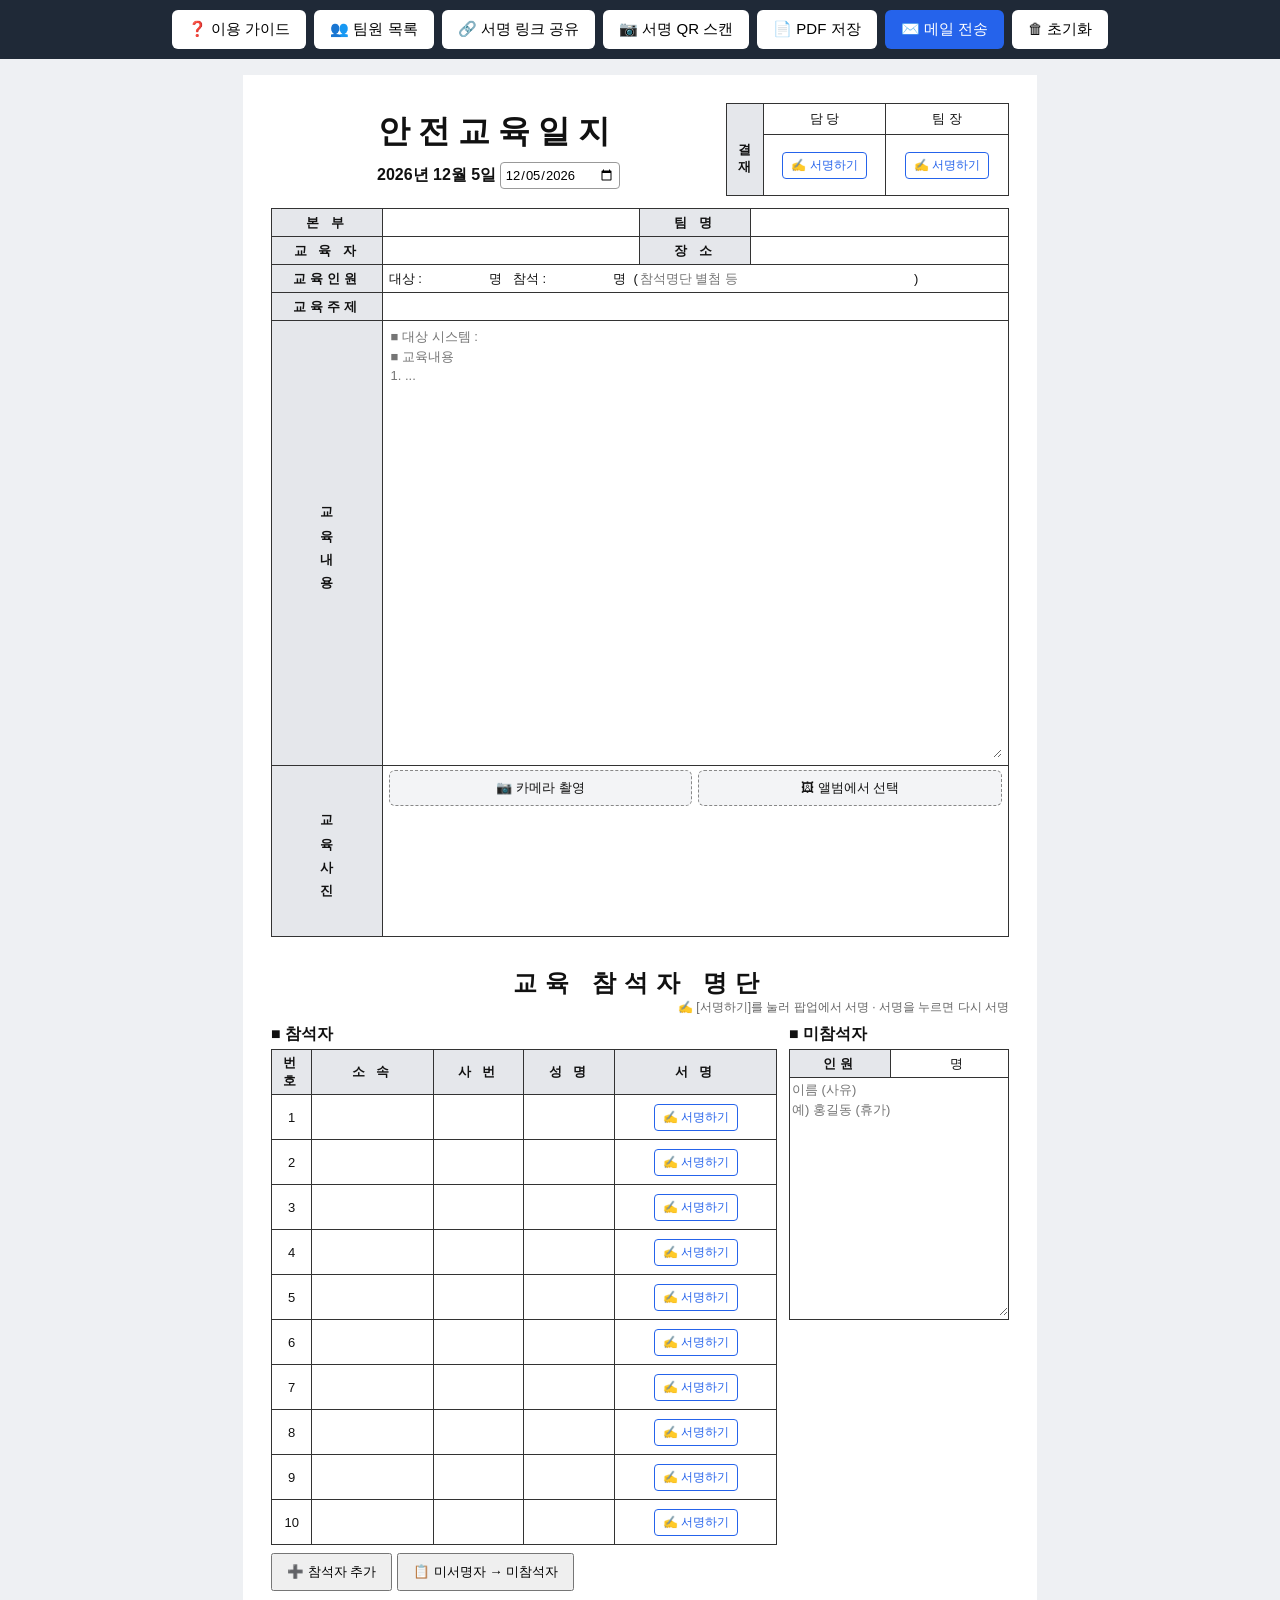
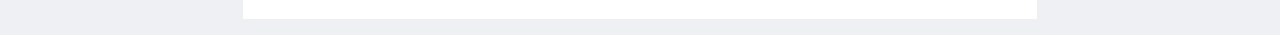
==== index.html @ 1d2486e3 "QR 그리기 개선: 정수 픽셀 칸 + 흰 여백 4칸 (qrcode-generator), 서명 링크·서명 QR 모두 적용 Co-Authored-By: Claude Opus 5.5 <" ====
<!doctype html>
<html lang="ko">
<head>
<meta charset="utf-8">
<meta name="viewport" content="width=device-width, initial-scale=1">
<title>안전교육일지</title>
<script src="vendor/html2pdf.bundle.min.js"></script>
<script src="vendor/qrcode-generator.min.js"></script>
<script src="vendor/jsQR.js"></script>
<style>
  body { margin:0; background:#eef0f3; font-family:"Malgun Gothic",sans-serif; color:#111; }
  .bar { position:sticky; top:0; z-index:9; display:flex; gap:8px; justify-content:center; flex-wrap:wrap; padding:10px; background:#1f2937; }
  .bar button { padding:10px 16px; border:0; border-radius:6px; font-size:15px; cursor:pointer; background:#fff; }
  .bar button.primary { background:#2563eb; color:#fff; }
  #doc { width:794px; max-width:100%; margin:16px auto; background:#fff; padding:28px; box-sizing:border-box; }
  table { width:100%; border-collapse:collapse; table-layout:fixed; }
  td, th { border:1px solid #333; padding:4px 6px; font-size:13px; vertical-align:middle; }
  th { background:#e5e7eb; font-weight:600; letter-spacing:4px; }
  input, textarea { width:100%; box-sizing:border-box; border:0; font:inherit; background:transparent; padding:2px; }
  input:focus, textarea:focus { outline:2px solid #93c5fd; background:#f8fbff; }
  textarea { resize:vertical; min-height:60px; line-height:1.5; }
  .title { font-size:32px; font-weight:800; text-align:center; letter-spacing:8px; }
  .date { text-align:center; margin-top:8px; }
  .date #dateText { font-size:16px; font-weight:600; }
  .date input { width:auto; border:1px solid #999; border-radius:4px; padding:4px; }
  .pdf-mode .date input, .pdf-mode .sbtn { display:none !important; }
  .appr td { height:22px; text-align:center; }
  .appr .sign { height:60px; padding:0; }
  .clr { font-size:11px; padding:2px 6px; margin-top:2px; }
  .page2 { margin-top:30px; }
  .att td { height:44px; text-align:center; padding:0 4px; }
  .add { margin-top:8px; padding:8px 14px; }
  .pdf-mode .clr, .pdf-mode .add, .pdf-mode .sub-hint { display:none !important; }
  .sigbox { height:100%; display:flex; align-items:center; justify-content:center; }
  .appr .sigbox { height:60px; } .att .sigbox { height:44px; }
  .sigbox img { max-height:100%; max-width:100%; cursor:pointer; }
  .sbtn { padding:4px 8px; border:1px solid #2563eb; color:#2563eb; background:#fff; border-radius:4px; font-size:12px; }
  .lists { display:flex; gap:12px; margin-top:8px; align-items:flex-start; }
  .col-att { flex:2.3; } .col-abs { flex:1; }
  .ltitle { font-weight:700; margin-bottom:4px; }
  #modal { position:fixed; inset:0; background:rgba(0,0,0,.5); z-index:20; display:flex; align-items:center; justify-content:center; }
  #modal[hidden], .pop[hidden] { display:none; }
  .pop { position:fixed; inset:0; background:rgba(0,0,0,.5); z-index:20; display:flex; align-items:center; justify-content:center; }
  .memtbl td { padding:2px; text-align:center; } .memtbl input[type=text] { border-bottom:1px solid #ccc; }
  .pop .mbox { max-height:90vh; overflow:auto; }
  .pdf-mode #liveInfo { display:none !important; }
  .mbox { background:#fff; border-radius:10px; padding:16px; width:min(92vw,520px); }
  .mtitle { font-weight:700; margin-bottom:8px; }
  .guide { font-size:14px; line-height:1.6; } .guide h4 { margin:14px 0 4px; color:#1d4ed8; } .guide ol, .guide ul { margin:0; padding-left:20px; }
  #pad { width:100%; height:220px; border:2px dashed #999; border-radius:6px; touch-action:none; display:block; background:#fffef5; }
  .mbtns { display:flex; gap:8px; margin-top:10px; } .mbtns button { flex:1; padding:12px; border:0; border-radius:6px; font-size:15px; background:#e5e7eb; }
  .mbtns .ok { background:#2563eb; color:#fff; }
  @media (max-width:600px){ .lists{flex-direction:column;} .col-abs{width:100%;} }
  .sub-hint { font-size:12px; color:#666; text-align:right; }
  .vert { writing-mode:vertical-rl; text-align:center; letter-spacing:10px; background:#e5e7eb; font-weight:600; }
  .photos { display:grid; grid-template-columns:1fr 1fr; gap:6px; min-height:120px; }
  .photos figure { margin:0; position:relative; }
  .photos img { width:100%; height:200px; object-fit:cover; display:block; }
  .photos .del { position:absolute; top:4px; right:4px; background:#dc2626; color:#fff; border:0; border-radius:50%; width:24px; height:24px; }
  .photo-btns { display:flex; gap:6px; margin-bottom:6px; }
  .photo-btns label { flex:1; text-align:center; padding:8px; background:#f3f4f6; border:1px dashed #888; border-radius:6px; cursor:pointer; }
  .pdf-mode .photo-btns, .pdf-mode .del { display:none !important; }
  .pdf-mode textarea { resize:none; overflow:hidden; }
  /* PDF 전용 고정 레이아웃 (휴대폰 화면 규칙 무시) */
  .pdf-sheet { width:733px !important; max-width:none !important; margin:0 !important; padding:2px 3px 12px !important; box-sizing:border-box !important; background:#fff; }
  .pdf-sheet .page2 { padding-bottom:4px; }
  .pdf-sheet td, .pdf-sheet th { font-size:12px !important; }
  .pdf-sheet .title { font-size:30px !important; } .pdf-sheet .page2 .title { font-size:22px !important; }
  .pdf-sheet .photos { grid-template-columns:1fr 1fr !important; } .pdf-sheet .photos img { height:180px; }
  .pdf-sheet .lists { flex-direction:row !important; }
  .pdf-sheet .pdf-text { white-space:pre-wrap; word-break:break-all; line-height:1.5; min-height:40px; padding:2px; }
  .pdf-sheet .pdf-val { white-space:pre-wrap; word-break:break-all; }
  .pdf-sheet .page2 { margin-top:0; }
  @media (max-width:600px){ #doc{padding:10px;} td,th{font-size:11px;} .title{font-size:22px;} .photos{grid-template-columns:1fr;} }
</style>
</head>
<body>
<div class="bar">
  <button onclick="document.getElementById('guideModal').hidden=false">❓ 이용 가이드</button>
  <button onclick="openMembers()">👥 팀원 목록</button>
  <button onclick="openShare()">🔗 서명 링크 공유</button>
  <button onclick="openScan()">📷 서명 QR 스캔</button>
  <button onclick="savePdf()">📄 PDF 저장</button>
  <button class="primary" onclick="sendMail()">✉️ 메일 전송</button>
  <button onclick="if(confirm('입력 내용과 참석자 서명을 모두 지울까요? (팀원 목록은 유지됩니다)')){try{localStorage.removeItem('safetyLog');localStorage.removeItem('signSession');localStorage.removeItem('attRows')}catch(e){}location.reload()}">🗑 초기화</button>
</div>

<div id="doc">
  <table style="border:0">
    <tr>
      <td style="border:0;width:60%">
        <div class="title">안전교육일지</div>
        <div class="date"><span id="dateText"></span> <input type="date" id="date"></div>
      </td>
      <td style="border:0;padding:0">
        <table class="appr">
          <tr><td rowspan="2" class="vert" style="width:28px;letter-spacing:4px">결재</td><td>담 당</td><td>팀 장</td></tr>
          <tr><td class="sign"></td><td class="sign"></td></tr>
        </table>
      </td>
    </tr>
  </table>

  <table style="margin-top:12px">
    <colgroup><col style="width:15%"><col style="width:35%"><col style="width:15%"><col style="width:35%"></colgroup>
    <tr><th>본 부</th><td><input id="hq"></td><th>팀 명</th><td><input id="team"></td></tr>
    <tr><th>교 육 자</th><td><input id="teacher"></td><th>장 소</th><td><input id="place"></td></tr>
    <tr><th>교육인원</th><td colspan="3">대상 : <input id="cnt" style="width:60px"> 명 &nbsp; 참석 : <input id="att" style="width:60px"> 명 &nbsp;(<input id="note" style="width:45%" placeholder="참석명단 별첨 등">)</td></tr>
    <tr><th>교육주제</th><td colspan="3"><input id="topic"></td></tr>
    <tr><td class="vert">교육내용</td><td colspan="3"><textarea id="content" rows="22" placeholder="■ 대상 시스템 :&#10;■ 교육내용&#10;1. ..."></textarea></td></tr>
    <tr><td class="vert">교육사진</td><td colspan="3">
      <div class="photo-btns">
        <label>📷 카메라 촬영<input type="file" accept="image/*" capture="environment" hidden onchange="addPhotos(this)"></label>
        <label>🖼 앨범에서 선택<input type="file" accept="image/*" multiple hidden onchange="addPhotos(this)"></label>
      </div>
      <div class="photos" id="photos"></div>
    </td></tr>
  </table>

  <div class="page2">
    <div class="title" style="font-size:24px">교육 참석자 명단</div>
    <div class="sub-hint">✍️ [서명하기]를 눌러 팝업에서 서명 · 서명을 누르면 다시 서명</div>
    <div class="lists"><div class="col-att"><div class="ltitle">■ 참석자</div><table class="att">
      <colgroup><col style="width:8%"><col style="width:24%"><col style="width:18%"><col style="width:18%"><col style="width:32%"></colgroup>
      <thead><tr><th>번호</th><th>소 속</th><th>사 번</th><th>성 명</th><th>서 명</th></tr></thead>
      <tbody id="attBody"></tbody>
    </table>
    <button class="add" onclick="addRow()">➕ 참석자 추가</button>
    <button class="add" onclick="fillAbsent()">📋 미서명자 → 미참석자</button>
    <div class="sub-hint" id="liveInfo"></div>
    </div>
    <div class="col-abs">
      <div class="ltitle">■ 미참석자</div>
      <table><tr><th style="width:40%">인원</th><td><input id="absCnt" style="width:50px;text-align:right"> 명</td></tr>
      <tr><td colspan="2" style="padding:0"><textarea id="absNames" rows="12" placeholder="이름 (사유)&#10;예) 홍길동 (휴가)"></textarea></td></tr></table>
    </div></div>
  </div>
</div>
<div class="pop" id="memModal" hidden>
  <div class="mbox">
    <div class="mtitle">👥 팀원 목록 · 이번 교육 대상 체크</div>
    <table class="memtbl"><thead><tr><th style="width:12%">대상</th><th>소 속</th><th>사 번</th><th>성 명</th><th style="width:10%"></th></tr></thead><tbody id="memBody"></tbody></table>
    <button class="add" onclick="memRow()">➕ 팀원 추가</button>
    <div class="mbtns"><button onclick="closePop('memModal')">닫기</button><button class="ok" onclick="saveMembers()">저장</button></div>
  </div>
</div>
<div class="pop" id="shareModal" hidden>
  <div class="mbox" style="text-align:center">
    <div class="mtitle">🔗 휴대폰으로 QR을 찍어 서명</div>
    <div id="qr" style="display:inline-block;margin:8px auto"></div>
    <div id="shareUrl" style="word-break:break-all;font-size:13px;margin:8px 0"></div>
    <div class="mbtns"><button onclick="copyLink()">링크 복사</button><button onclick="shareLink()">공유(카톡 등)</button></div>
    <div class="mbtns"><button onclick="newSession()">새 서명 링크 발급</button><button class="ok" onclick="closePop('shareModal');openScan()">📷 스캔 시작</button></div>
  </div>
</div>
<div class="pop" id="guideModal" hidden onclick="if(event.target===this)this.hidden=true">
  <div class="mbox guide" style="width:min(92vw,600px)">
    <div class="mtitle">❓ 안전교육일지 이용 가이드</div>
    <h4>1. 교육 전 준비 (교육자)</h4>
    <ol>
      <li><b>👥 팀원 목록</b>에 소속·사번·성명 입력 → 이번 교육 대상 체크 → <b>저장</b></li>
      <li>"서명 링크를 발급할까요?" → <b>확인</b> (참석자 명단이 자동으로 만들어짐)</li>
      <li>날짜·본부·팀명·교육자·장소·교육주제·교육내용 작성, <b>교육사진</b> 추가</li>
    </ol>
    <h4>2. 참석자 서명</h4>
    <ol>
      <li>교육자: <b>🔗 서명 링크 공유</b> → QR을 화면에 띄움</li>
      <li>참석자: 휴대폰 카메라로 QR 촬영 → 성명·소속·사번 입력 → 서명 → <b>서명 QR 만들기</b></li>
      <li>참석자: 휴대폰에 뜬 <b>서명 QR</b>을 교육자에게 보여줌</li>
    </ol>
    <h4>3. 서명 수합 (교육자)</h4>
    <ol>
      <li><b>📷 서명 QR 스캔</b> → 참석자 휴대폰 화면을 카메라에 비추면 명단에 자동 입력</li>
      <li>카메라가 안 켜지면 <b>📸 카메라 앱으로 찍어서 읽기</b> 또는 <b>🖼 QR 사진 파일로 읽기</b></li>
      <li>휴대폰이 없는 참석자는 명단의 <b>✍️ 서명하기</b>로 이 화면에서 바로 서명</li>
    </ol>
    <h4>4. 마무리</h4>
    <ol>
      <li><b>📋 미서명자 → 미참석자</b> → 미참석 사유 작성</li>
      <li>결재란(담당·팀장) 서명</li>
      <li><b>📄 PDF 저장</b> 또는 <b>✉️ 메일 전송</b></li>
      <li>공용 PC라면 <b>🗑 초기화</b> (팀원 목록은 목록 창에서 직접 삭제)</li>
    </ol>
    <h4>⚠️ 알아두세요</h4>
    <ul>
      <li>입력 내용은 <b>이 기기의 브라우저에만</b> 저장되며 어떤 서버로도 전송되지 않습니다.</li>
      <li>같은 기기·같은 브라우저에서만 이어서 작업할 수 있습니다. <b>교육사진과 결재란 서명은 새로고침하면 사라지니</b> PDF 저장 직전에 넣어 주세요.</li>
      <li><b>🔗 새 서명 링크 발급</b>을 하면 이전 링크로 만든 서명 QR은 반영 시 확인을 묻습니다.</li>
      <li>휴대폰 카메라가 안 켜지면: 카톡·네이버 앱 안이 아닌 <b>크롬·삼성인터넷·Safari</b>로 열고 카메라 권한을 허용하세요.</li>
      <li>회사 Wi-Fi에서 안 열리면 Wi-Fi를 끄고 LTE로 접속하세요.</li>
    </ul>
    <div class="mbtns"><button class="ok" onclick="closePop('guideModal')">닫기</button></div>
  </div>
</div>
<div class="pop" id="scanModal" hidden>
  <div class="mbox" style="text-align:center">
    <div class="mtitle">📷 참석자 휴대폰의 서명 QR을 카메라에 비춰 주세요</div>
    <video id="cam" playsinline muted style="width:100%;max-height:50vh;background:#000;border-radius:6px"></video>
    <select id="camSel" hidden onchange="startCam(this.value)" style="width:100%;padding:6px;margin-top:6px"></select>
    <div id="scanMsg" style="margin:8px 0;font-size:14px;min-height:20px"></div>
    <label class="add" style="display:block;border:1px dashed #888;border-radius:6px;cursor:pointer">📸 카메라 앱으로 찍어서 읽기 (카메라 권한이 안 될 때)<input type="file" accept="image/*" capture="environment" hidden onchange="scanFile(this)"></label>
    <label class="add" style="display:block;border:1px dashed #888;border-radius:6px;cursor:pointer">🖼 QR 사진 파일로 읽기 (캡처·앨범 사진)<input type="file" accept="image/*" multiple hidden onchange="scanFile(this)"></label>
    <div class="mbtns"><button class="ok" onclick="closeScan()">닫기</button></div>
  </div>
</div>
<div id="modal" hidden>
  <div class="mbox">
    <div class="mtitle">서명해 주세요</div>
    <canvas id="pad"></canvas>
    <div class="mbtns"><button onclick="clearPad()">지우기</button><button onclick="closeSig()">취소</button><button class="ok" onclick="doneSig()">완료</button></div>
  </div>
</div>

<script>
const ids = ['date','hq','team','teacher','place','cnt','att','note','topic','content','absCnt','absNames'];
let photos = [];
const MAIL_TO = '';

// 입력값 자동 저장/복원
function save(){ try{ const o={}; ids.forEach(i=>o[i]=document.getElementById(i).value); localStorage.setItem('safetyLog',JSON.stringify(o)); }catch(e){} }
try{ const o=JSON.parse(localStorage.getItem('safetyLog')||'{}'); ids.forEach(i=>{ if(o[i]!=null) document.getElementById(i).value=o[i]; }); }catch(e){}
ids.forEach(i=>document.getElementById(i).addEventListener('input',save));

// 사진: 용량 줄이기 위해 1280px로 축소
function addPhotos(input){
  [...input.files].forEach(f=>{
    const img=new Image();
    img.onload=()=>{
      const s=Math.min(1,1280/Math.max(img.width,img.height));
      const c=document.createElement('canvas'); c.width=img.width*s; c.height=img.height*s;
      c.getContext('2d').drawImage(img,0,0,c.width,c.height);
      photos.push(c.toDataURL('image/jpeg',0.8)); renderPhotos(); URL.revokeObjectURL(img.src);
    };
    img.src=URL.createObjectURL(f);
  });
  input.value='';
}
function renderPhotos(){
  document.getElementById('photos').innerHTML = photos.map((p,i)=>
    `<figure><img src="${p}"><button class="del" onclick="photos.splice(${i},1);renderPhotos()">×</button></figure>`).join('');
}

// 서명: [서명하기] 버튼 → 팝업에서 서명 → 칸에 이미지로 삽입
const pad=document.getElementById('pad'), pctx=pad.getContext('2d');
let target=null, drawn=false;
function sigCell(){ return `<div class="sigbox"><button class="sbtn" onclick="openSig(this.parentNode)">✍️ 서명하기</button></div>`; }
function openSig(box){
  target=box; document.getElementById('modal').hidden=false;
  const r=pad.getBoundingClientRect(); pad.width=r.width*2; pad.height=r.height*2;
  pctx.setTransform(2,0,0,2,0,0); pctx.lineWidth=2.5; pctx.lineCap='round'; pctx.lineJoin='round'; drawn=false;
}
function closeSig(){ document.getElementById('modal').hidden=true; target=null; }
function clearPad(){ pctx.clearRect(0,0,pad.width,pad.height); drawn=false; }
function doneSig(){
  if(!drawn){ alert('서명을 입력해 주세요.'); return; }
  target.innerHTML=`<img src="${pad.toDataURL('image/png')}" title="눌러서 다시 서명">`;
  target.querySelector('img').onclick=function(){ openSig(this.parentNode); };
  closeSig();
}
(()=>{ let on=false;
  const pt=e=>{ const b=pad.getBoundingClientRect(); return [e.clientX-b.left,e.clientY-b.top]; };
  pad.onpointerdown=e=>{ on=true; pad.setPointerCapture(e.pointerId); pctx.beginPath(); pctx.moveTo(...pt(e)); };
  pad.onpointermove=e=>{ if(on){ pctx.lineTo(...pt(e)); pctx.stroke(); drawn=true; } };
  pad.onpointerup=pad.onpointercancel=()=>on=false;
})();
function addRow(dept='',name='',emp=''){
  const tb=document.getElementById('attBody'), n=tb.rows.length+1;
  const tr=tb.insertRow(); tr.dataset.name=name;
  tr.innerHTML=`<td>${n}</td><td><input></td><td><input></td><td><input></td><td class="sigcell">${sigCell()}</td>`;
  const [d,e,nm]=tr.querySelectorAll('input'); d.value=dept; e.value=emp; nm.value=name;
  return tr;
}
document.querySelectorAll('.appr .sign').forEach(td=>td.innerHTML=sigCell());
for(let i=0;i<10;i++) addRow();

// 날짜: 달력 선택 → "2026년 10월 12일" 표시
function showDate(){ const v=document.getElementById('date').value.split('-');
  document.getElementById('dateText').textContent = v.length===3 ? `${v[0]}년 ${+v[1]}월 ${+v[2]}일` : '____년 __월 __일'; }
const dt=document.getElementById('date'); if(!dt.value) dt.valueAsDate=new Date(); showDate();
dt.addEventListener('change',()=>{ showDate(); save(); });

function fileName(){
  const v=i=>document.getElementById(i).value.trim();
  return `안전교육일지_${v('date').replaceAll('-','')}_${v('team')||'팀'}.pdf`;
}

// PDF: 화면 크기와 무관하게 A4 폭(194mm≈733px)의 복제본을 만들어 변환
async function makePdf(){
  const doc=document.getElementById('doc'), clone=doc.cloneNode(true);
  clone.removeAttribute('id'); clone.classList.add('pdf-mode','pdf-sheet');
  // 입력칸 → 일반 글자로 바꿔 잘림 방지
  const src=doc.querySelectorAll('input,textarea'), dst=clone.querySelectorAll('input,textarea');
  dst.forEach((el,i)=>{
    const o=src[i];
    if(['file','date','checkbox'].includes(o.type)) return el.remove();
    const t=document.createElement(o.tagName==='TEXTAREA'?'div':'span');
    t.className=o.tagName==='TEXTAREA'?'pdf-text':'pdf-val'; t.textContent=o.value;
    if(el.style.width) t.style.display='inline-block', t.style.minWidth=el.style.width;
    el.replaceWith(t);
  });
  const wrap=document.createElement('div'); wrap.style.cssText='position:absolute;left:0;top:0;width:733px;z-index:-1';
  const sx=scrollX, sy=scrollY; scrollTo(0,0);
  wrap.appendChild(clone); document.body.appendChild(wrap);
  try{
    return await html2pdf().set({
      margin:8, filename:fileName(), image:{type:'jpeg',quality:0.95},
      html2canvas:{scale:2, width:733, windowWidth:733, scrollX:0, scrollY:0, x:0, y:0}, jsPDF:{unit:'mm',format:'a4'},
      pagebreak:{mode:['css','legacy'], before:'.page2', avoid:['tr','figure','.att tr']}
    }).from(clone).outputPdf('blob');
  } finally { wrap.remove(); scrollTo(sx,sy); }
}

async function savePdf(){
  const blob=await makePdf();
  const a=document.createElement('a'); a.href=URL.createObjectURL(blob); a.download=fileName(); a.click();
}

async function sendMail(){
  const blob=await makePdf();
  const file=new File([blob],fileName(),{type:'application/pdf'});
  const subject=`[안전교육일지] ${document.getElementById('topic').value}`;
  // 휴대폰: 공유창 → 메일앱에 PDF 첨부
  if(navigator.canShare && navigator.canShare({files:[file]})){
    try{ await navigator.share({files:[file], title:subject, text:subject}); return; }catch(e){ if(e.name==='AbortError') return; }
  }
  // PC: PDF 다운로드 후 메일 창 열기 (첨부는 직접)
  const a=document.createElement('a'); a.href=URL.createObjectURL(blob); a.download=fileName(); a.click();
  alert('PC에서는 메일 자동 첨부가 불가합니다.\n다운로드된 PDF를 메일에 직접 첨부해 주세요.');
  location.href=`mailto:${MAIL_TO}?subject=${encodeURIComponent(subject)}`;
}
</script>
<script src="sig.js"></script>
<script src="collect.js"></script>
</body>
</html>
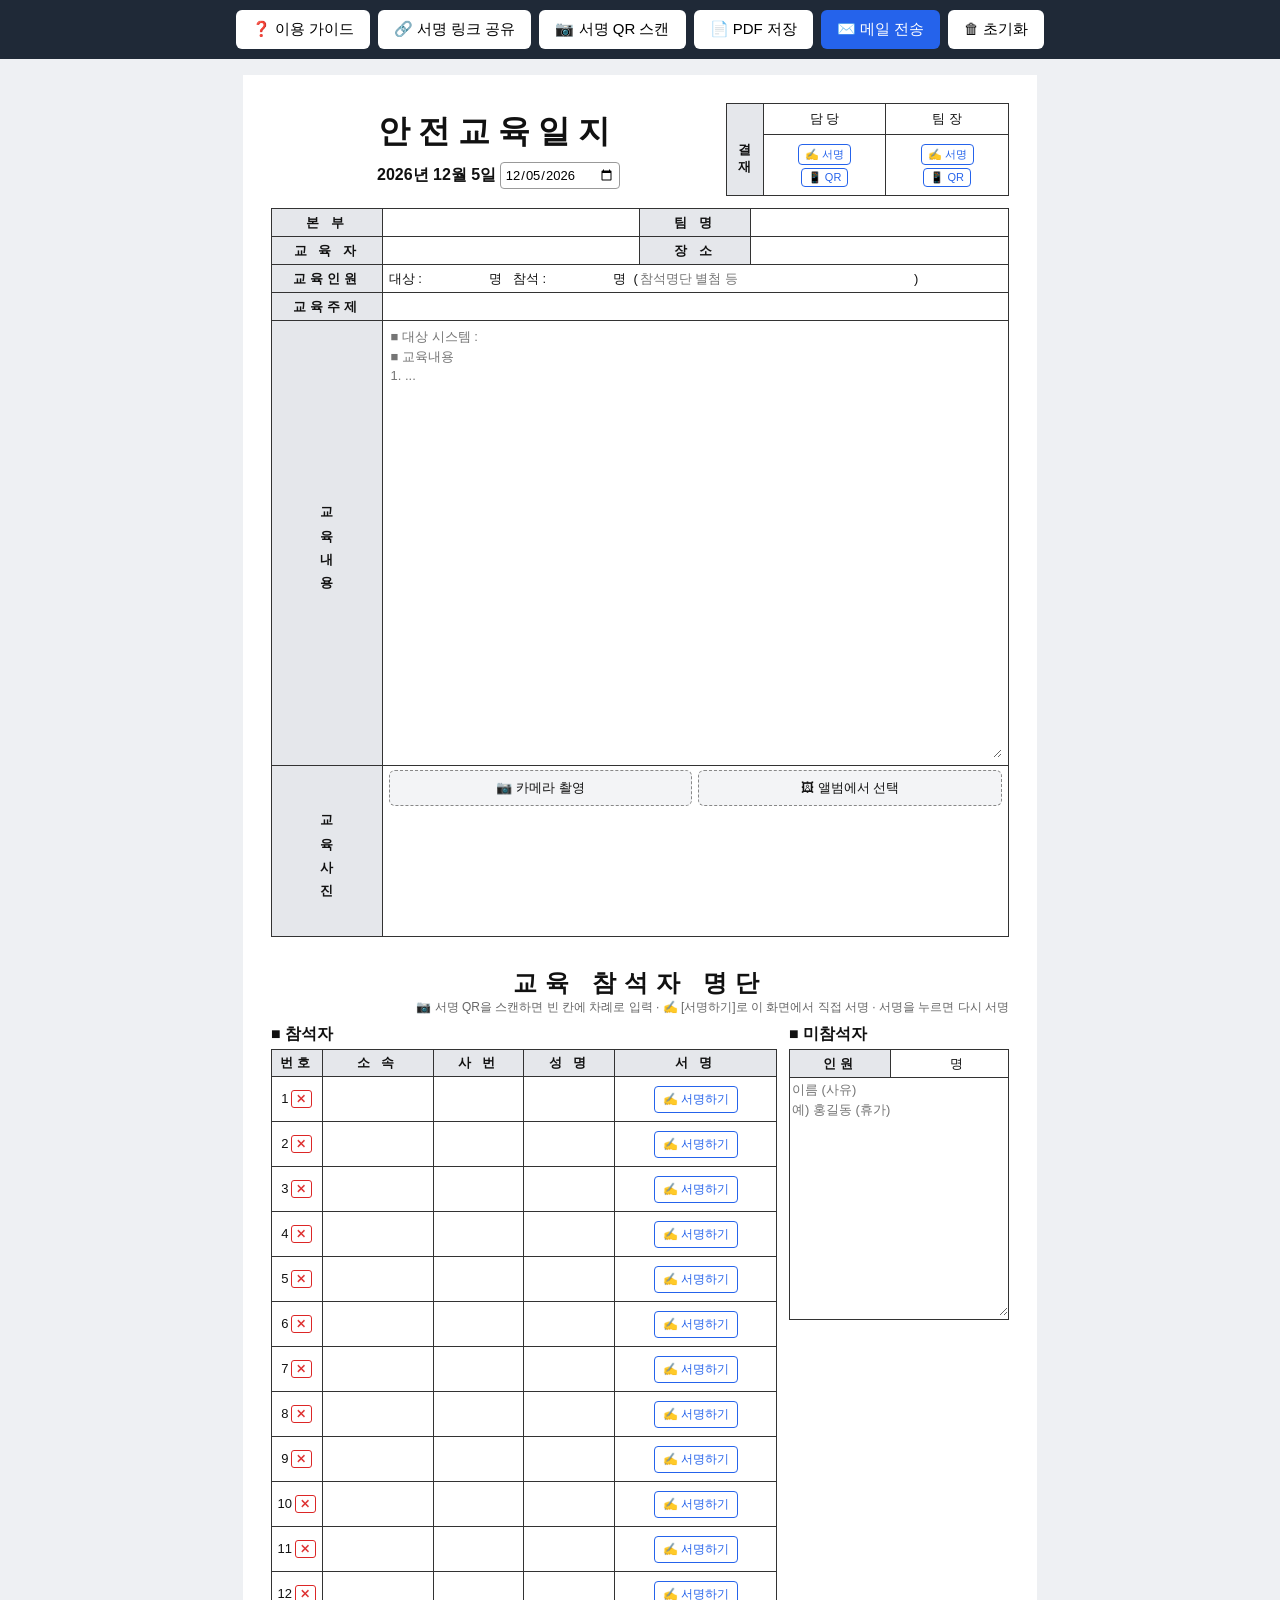
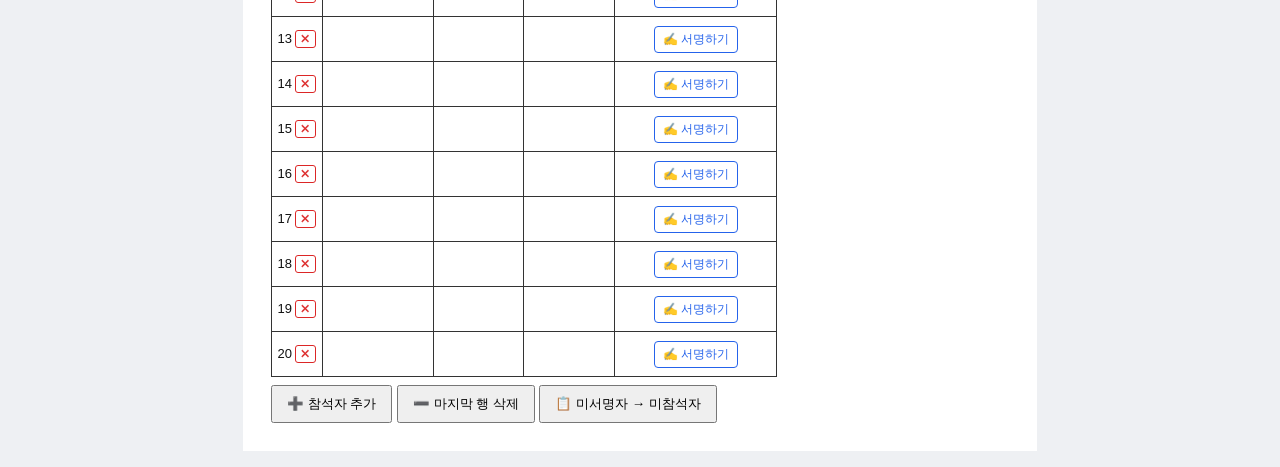
==== commit 27c86ce4: "결재란 QR 서명, 팀원 목록 제거, 참석자 명단 기본 20행·행 추가/삭제 - 결재란(담당·팀장)에 QR 서명 추가: sign.html?r=담당|팀장, 서명 QR에 결재 구분 포" ====
--- a/index.html
+++ b/index.html
@@ -5,7 +5,7 @@
 <meta name="viewport" content="width=device-width, initial-scale=1">
 <title>안전교육일지</title>
 <script src="vendor/html2pdf.bundle.min.js"></script>
-<script src="vendor/qrcode-generator.min.js"></script>
+<script src="vendor/qrcode-generator.min.js?v=3"></script>
 <script src="vendor/jsQR.js"></script>
 <style>
   body { margin:0; background:#eef0f3; font-family:"Malgun Gothic",sans-serif; color:#111; }
@@ -30,7 +30,11 @@
   .page2 { margin-top:30px; }
   .att td { height:44px; text-align:center; padding:0 4px; }
   .add { margin-top:8px; padding:8px 14px; }
-  .pdf-mode .clr, .pdf-mode .add, .pdf-mode .sub-hint { display:none !important; }
+  .pdf-mode .clr, .pdf-mode .add, .pdf-mode .sub-hint, .pdf-mode .rdel { display:none !important; }
+  .att td:first-child { white-space:nowrap; padding:0 2px; }
+  .rdel { margin-left:3px; padding:0 4px; border:1px solid #dc2626; color:#dc2626; background:#fff; border-radius:3px; font-size:11px; line-height:16px; cursor:pointer; }
+  .appr-btns { flex-direction:column; gap:3px; } .appr-btns .sbtn { padding:2px 6px; font-size:11px; white-space:nowrap; }
+  @media (max-width:600px){ .appr-btns .sbtn { padding:1px 3px; font-size:10px; } .rdel { padding:0 2px; margin-left:1px; } }
   .sigbox { height:100%; display:flex; align-items:center; justify-content:center; }
   .appr .sigbox { height:60px; } .att .sigbox { height:44px; }
   .sigbox img { max-height:100%; max-width:100%; cursor:pointer; }
@@ -77,12 +81,11 @@
 <body>
 <div class="bar">
   <button onclick="document.getElementById('guideModal').hidden=false">❓ 이용 가이드</button>
-  <button onclick="openMembers()">👥 팀원 목록</button>
   <button onclick="openShare()">🔗 서명 링크 공유</button>
   <button onclick="openScan()">📷 서명 QR 스캔</button>
   <button onclick="savePdf()">📄 PDF 저장</button>
   <button class="primary" onclick="sendMail()">✉️ 메일 전송</button>
-  <button onclick="if(confirm('입력 내용과 참석자 서명을 모두 지울까요? (팀원 목록은 유지됩니다)')){try{localStorage.removeItem('safetyLog');localStorage.removeItem('signSession');localStorage.removeItem('attRows')}catch(e){}location.reload()}">🗑 초기화</button>
+  <button onclick="if(confirm('입력 내용과 참석자 명단·서명을 모두 지울까요? (진행 중인 서명 링크도 새로 바뀝니다)')){try{localStorage.removeItem('safetyLog');localStorage.removeItem('signSession');localStorage.removeItem('attRows')}catch(e){}location.reload()}">🗑 초기화</button>
 </div>
 
 <div id="doc">
@@ -95,7 +98,7 @@
       <td style="border:0;padding:0">
         <table class="appr">
           <tr><td rowspan="2" class="vert" style="width:28px;letter-spacing:4px">결재</td><td>담 당</td><td>팀 장</td></tr>
-          <tr><td class="sign"></td><td class="sign"></td></tr>
+          <tr><td class="sign" data-role="담당"></td><td class="sign" data-role="팀장"></td></tr>
         </table>
       </td>
     </tr>
@@ -119,13 +122,14 @@
 
   <div class="page2">
     <div class="title" style="font-size:24px">교육 참석자 명단</div>
-    <div class="sub-hint">✍️ [서명하기]를 눌러 팝업에서 서명 · 서명을 누르면 다시 서명</div>
+    <div class="sub-hint">📷 서명 QR을 스캔하면 빈 칸에 차례로 입력 · ✍️ [서명하기]로 이 화면에서 직접 서명 · 서명을 누르면 다시 서명</div>
     <div class="lists"><div class="col-att"><div class="ltitle">■ 참석자</div><table class="att">
-      <colgroup><col style="width:8%"><col style="width:24%"><col style="width:18%"><col style="width:18%"><col style="width:32%"></colgroup>
+      <colgroup><col style="width:10%"><col style="width:22%"><col style="width:18%"><col style="width:18%"><col style="width:32%"></colgroup>
       <thead><tr><th>번호</th><th>소 속</th><th>사 번</th><th>성 명</th><th>서 명</th></tr></thead>
       <tbody id="attBody"></tbody>
     </table>
-    <button class="add" onclick="addRow()">➕ 참석자 추가</button>
+    <button class="add" onclick="addRow();saveRows()">➕ 참석자 추가</button>
+    <button class="add" onclick="delLastRow()">➖ 마지막 행 삭제</button>
     <button class="add" onclick="fillAbsent()">📋 미서명자 → 미참석자</button>
     <div class="sub-hint" id="liveInfo"></div>
     </div>
@@ -136,21 +140,13 @@
     </div></div>
   </div>
 </div>
-<div class="pop" id="memModal" hidden>
-  <div class="mbox">
-    <div class="mtitle">👥 팀원 목록 · 이번 교육 대상 체크</div>
-    <table class="memtbl"><thead><tr><th style="width:12%">대상</th><th>소 속</th><th>사 번</th><th>성 명</th><th style="width:10%"></th></tr></thead><tbody id="memBody"></tbody></table>
-    <button class="add" onclick="memRow()">➕ 팀원 추가</button>
-    <div class="mbtns"><button onclick="closePop('memModal')">닫기</button><button class="ok" onclick="saveMembers()">저장</button></div>
-  </div>
-</div>
 <div class="pop" id="shareModal" hidden>
   <div class="mbox" style="text-align:center">
-    <div class="mtitle">🔗 휴대폰으로 QR을 찍어 서명</div>
+    <div class="mtitle" id="shareTitle">🔗 휴대폰으로 QR을 찍어 서명</div>
     <div id="qr" style="display:inline-block;margin:8px auto"></div>
     <div id="shareUrl" style="word-break:break-all;font-size:13px;margin:8px 0"></div>
     <div class="mbtns"><button onclick="copyLink()">링크 복사</button><button onclick="shareLink()">공유(카톡 등)</button></div>
-    <div class="mbtns"><button onclick="newSession()">새 서명 링크 발급</button><button class="ok" onclick="closePop('shareModal');openScan()">📷 스캔 시작</button></div>
+    <div class="mbtns"><button onclick="newSession(true)">새 서명 링크 발급</button><button class="ok" onclick="closePop('shareModal');openScan()">📷 스캔 시작</button></div>
   </div>
 </div>
 <div class="pop" id="guideModal" hidden onclick="if(event.target===this)this.hidden=true">
@@ -158,9 +154,9 @@
     <div class="mtitle">❓ 안전교육일지 이용 가이드</div>
     <h4>1. 교육 전 준비 (교육자)</h4>
     <ol>
-      <li><b>👥 팀원 목록</b>에 소속·사번·성명 입력 → 이번 교육 대상 체크 → <b>저장</b></li>
-      <li>"서명 링크를 발급할까요?" → <b>확인</b> (참석자 명단이 자동으로 만들어짐)</li>
       <li>날짜·본부·팀명·교육자·장소·교육주제·교육내용 작성, <b>교육사진</b> 추가</li>
+      <li>참석자 명단은 기본 20행 · 하단 <b>➕ 참석자 추가</b> / <b>➖ 마지막 행 삭제</b>, 행 번호 옆 <b>✕</b>로 그 행 삭제</li>
+      <li>명단에 이름을 미리 적어 두면, 같은 이름의 서명 QR이 그 행에 들어갑니다 (안 적으면 빈 행에 차례로 입력)</li>
     </ol>
     <h4>2. 참석자 서명</h4>
     <ol>
@@ -177,9 +173,9 @@
     <h4>4. 마무리</h4>
     <ol>
       <li><b>📋 미서명자 → 미참석자</b> → 미참석 사유 작성</li>
-      <li>결재란(담당·팀장) 서명</li>
+      <li>결재란(담당·팀장): 칸의 <b>📱 QR</b> → 결재자가 휴대폰으로 서명 → 서명 QR을 <b>📷 서명 QR 스캔</b> (또는 <b>✍️ 서명</b>으로 직접 서명) · 결재 서명을 누르면 지우고 다시 받을 수 있음</li>
       <li><b>📄 PDF 저장</b> 또는 <b>✉️ 메일 전송</b></li>
-      <li>공용 PC라면 <b>🗑 초기화</b> (팀원 목록은 목록 창에서 직접 삭제)</li>
+      <li>공용 PC라면 <b>🗑 초기화</b></li>
     </ol>
     <h4>⚠️ 알아두세요</h4>
     <ul>
@@ -253,9 +249,17 @@
 function clearPad(){ pctx.clearRect(0,0,pad.width,pad.height); drawn=false; }
 function doneSig(){
   if(!drawn){ alert('서명을 입력해 주세요.'); return; }
-  target.innerHTML=`<img src="${pad.toDataURL('image/png')}" title="눌러서 다시 서명">`;
-  target.querySelector('img').onclick=function(){ openSig(this.parentNode); };
+  setSigImg(target, pad.toDataURL('image/png'));
   closeSig();
+}
+// 서명 이미지 넣기: 참석자 칸은 누르면 다시 서명, 결재란은 누르면 서명을 지우고 버튼(직접/QR)으로 되돌림
+function setSigImg(box, src){
+  const appr=box.closest('.appr td.sign');
+  box.innerHTML=`<img src="${src}" title="${appr?'눌러서 서명 지우기':'눌러서 다시 서명'}">`;
+  box.querySelector('img').onclick = appr
+    ? function(){ if(confirm(`${appr.dataset.role} 결재 서명을 지우고 다시 받을까요?`)) appr.innerHTML=apprCell(appr.dataset.role); }
+    : function(){ openSig(this.parentNode); };
+  if(!appr && typeof saveRows==='function'){ updateCount(); saveRows(); }
 }
 (()=>{ let on=false;
   const pt=e=>{ const b=pad.getBoundingClientRect(); return [e.clientX-b.left,e.clientY-b.top]; };
@@ -263,15 +267,33 @@
   pad.onpointermove=e=>{ if(on){ pctx.lineTo(...pt(e)); pctx.stroke(); drawn=true; } };
   pad.onpointerup=pad.onpointercancel=()=>on=false;
 })();
+// 결재란: 직접 서명 + 결재자 휴대폰 QR 서명
+function apprCell(role){ return `<div class="sigbox appr-btns"><button class="sbtn" onclick="openSig(this.parentNode)">✍️ 서명</button><button class="sbtn" onclick="openShare('${role}')">📱 QR</button></div>`; }
+const ROWS_DEFAULT=20;
 function addRow(dept='',name='',emp=''){
-  const tb=document.getElementById('attBody'), n=tb.rows.length+1;
+  const tb=document.getElementById('attBody');
   const tr=tb.insertRow(); tr.dataset.name=name;
-  tr.innerHTML=`<td>${n}</td><td><input></td><td><input></td><td><input></td><td class="sigcell">${sigCell()}</td>`;
+  tr.innerHTML=`<td><span class="rn"></span><button class="rdel" title="이 행 삭제" onclick="delRow(this.closest('tr'))">✕</button></td><td><input></td><td><input></td><td><input></td><td class="sigcell">${sigCell()}</td>`;
   const [d,e,nm]=tr.querySelectorAll('input'); d.value=dept; e.value=emp; nm.value=name;
+  renumber();
   return tr;
 }
-document.querySelectorAll('.appr .sign').forEach(td=>td.innerHTML=sigCell());
-for(let i=0;i<10;i++) addRow();
+function renumber(){ [...document.getElementById('attBody').rows].forEach((tr,i)=>tr.querySelector('.rn').textContent=i+1); }
+function delRow(tr){
+  const name=tr.querySelectorAll('input')[2].value.trim(), signed=!!tr.querySelector('.sigbox img');
+  if((name||signed||tr.querySelectorAll('input')[0].value.trim()||tr.querySelectorAll('input')[1].value.trim())
+     && !confirm(`${tr.querySelector('.rn').textContent}번 ${name?name+'님 ':''}행을 삭제할까요?${signed?'\n(받은 서명도 함께 지워집니다)':''}`)) return;
+  tr.remove(); renumber();
+  if(typeof updateCount==='function') updateCount();
+  if(typeof saveRows==='function') saveRows();
+}
+function delLastRow(){
+  const tb=document.getElementById('attBody');
+  if(!tb.rows.length) return alert('삭제할 행이 없습니다.');
+  delRow(tb.rows[tb.rows.length-1]);
+}
+document.querySelectorAll('.appr .sign').forEach(td=>td.innerHTML=apprCell(td.dataset.role));
+for(let i=0;i<ROWS_DEFAULT;i++) addRow();
 
 // 날짜: 달력 선택 → "2026년 10월 12일" 표시
 function showDate(){ const v=document.getElementById('date').value.split('-');
@@ -288,6 +310,8 @@
 async function makePdf(){
   const doc=document.getElementById('doc'), clone=doc.cloneNode(true);
   clone.removeAttribute('id'); clone.classList.add('pdf-mode','pdf-sheet');
+  // 복제본 안의 id 제거 (원본 명단 #attBody 등과 겹쳐 저장·집계 코드가 복제본을 읽지 않도록)
+  clone.querySelectorAll('[id]').forEach(el=>el.removeAttribute('id'));
   // 입력칸 → 일반 글자로 바꿔 잘림 방지
   const src=doc.querySelectorAll('input,textarea'), dst=clone.querySelectorAll('input,textarea');
   dst.forEach((el,i)=>{
@@ -329,7 +353,7 @@
   location.href=`mailto:${MAIL_TO}?subject=${encodeURIComponent(subject)}`;
 }
 </script>
-<script src="sig.js"></script>
-<script src="collect.js"></script>
+<script src="sig.js?v=3"></script>
+<script src="collect.js?v=3"></script>
 </body>
 </html>
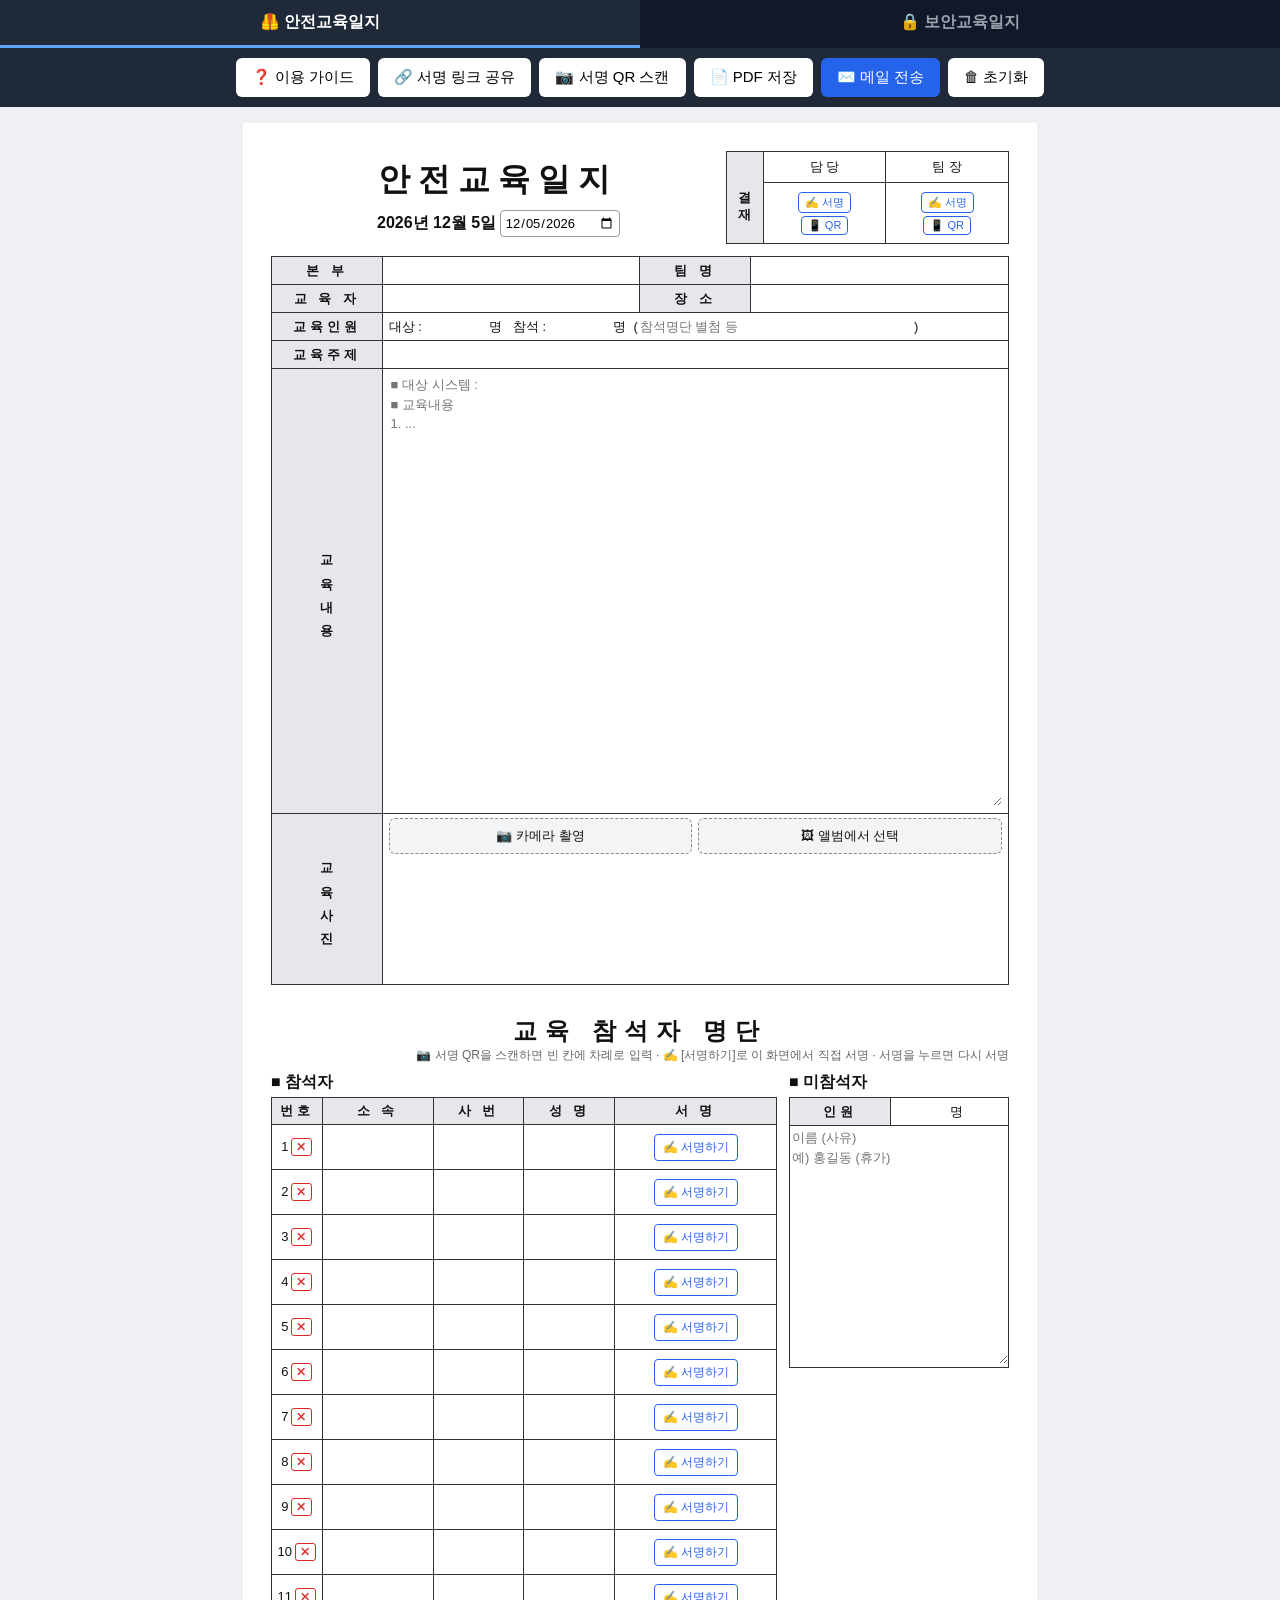
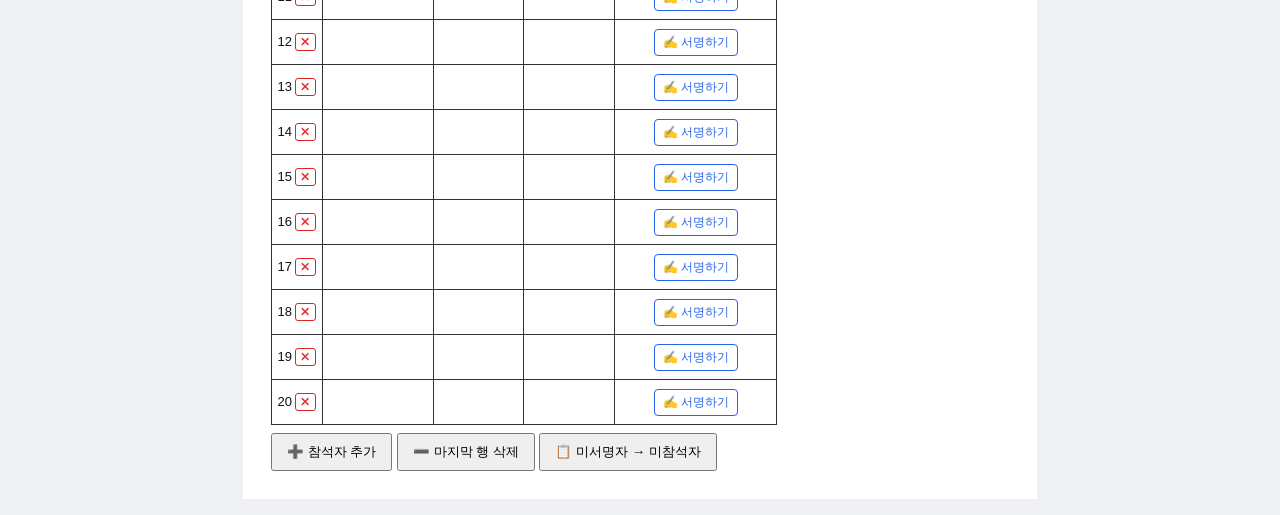
==== commit 53947950: "보안교육일지 양식 추가 + 상단 배너(탭)로 두 양식 전환 - security.html: 보안교육일지 (교육인원 대상/참석/미참석·사유, 정보보안 교육 참석자 명단 번호·사번·성명" ====
--- a/index.html
+++ b/index.html
@@ -5,88 +5,22 @@
 <meta name="viewport" content="width=device-width, initial-scale=1">
 <title>안전교육일지</title>
 <script src="vendor/html2pdf.bundle.min.js"></script>
-<script src="vendor/qrcode-generator.min.js?v=3"></script>
+<script src="vendor/qrcode-generator.min.js?v=4"></script>
 <script src="vendor/jsQR.js"></script>
-<style>
-  body { margin:0; background:#eef0f3; font-family:"Malgun Gothic",sans-serif; color:#111; }
-  .bar { position:sticky; top:0; z-index:9; display:flex; gap:8px; justify-content:center; flex-wrap:wrap; padding:10px; background:#1f2937; }
-  .bar button { padding:10px 16px; border:0; border-radius:6px; font-size:15px; cursor:pointer; background:#fff; }
-  .bar button.primary { background:#2563eb; color:#fff; }
-  #doc { width:794px; max-width:100%; margin:16px auto; background:#fff; padding:28px; box-sizing:border-box; }
-  table { width:100%; border-collapse:collapse; table-layout:fixed; }
-  td, th { border:1px solid #333; padding:4px 6px; font-size:13px; vertical-align:middle; }
-  th { background:#e5e7eb; font-weight:600; letter-spacing:4px; }
-  input, textarea { width:100%; box-sizing:border-box; border:0; font:inherit; background:transparent; padding:2px; }
-  input:focus, textarea:focus { outline:2px solid #93c5fd; background:#f8fbff; }
-  textarea { resize:vertical; min-height:60px; line-height:1.5; }
-  .title { font-size:32px; font-weight:800; text-align:center; letter-spacing:8px; }
-  .date { text-align:center; margin-top:8px; }
-  .date #dateText { font-size:16px; font-weight:600; }
-  .date input { width:auto; border:1px solid #999; border-radius:4px; padding:4px; }
-  .pdf-mode .date input, .pdf-mode .sbtn { display:none !important; }
-  .appr td { height:22px; text-align:center; }
-  .appr .sign { height:60px; padding:0; }
-  .clr { font-size:11px; padding:2px 6px; margin-top:2px; }
-  .page2 { margin-top:30px; }
-  .att td { height:44px; text-align:center; padding:0 4px; }
-  .add { margin-top:8px; padding:8px 14px; }
-  .pdf-mode .clr, .pdf-mode .add, .pdf-mode .sub-hint, .pdf-mode .rdel { display:none !important; }
-  .att td:first-child { white-space:nowrap; padding:0 2px; }
-  .rdel { margin-left:3px; padding:0 4px; border:1px solid #dc2626; color:#dc2626; background:#fff; border-radius:3px; font-size:11px; line-height:16px; cursor:pointer; }
-  .appr-btns { flex-direction:column; gap:3px; } .appr-btns .sbtn { padding:2px 6px; font-size:11px; white-space:nowrap; }
-  @media (max-width:600px){ .appr-btns .sbtn { padding:1px 3px; font-size:10px; } .rdel { padding:0 2px; margin-left:1px; } }
-  .sigbox { height:100%; display:flex; align-items:center; justify-content:center; }
-  .appr .sigbox { height:60px; } .att .sigbox { height:44px; }
-  .sigbox img { max-height:100%; max-width:100%; cursor:pointer; }
-  .sbtn { padding:4px 8px; border:1px solid #2563eb; color:#2563eb; background:#fff; border-radius:4px; font-size:12px; }
-  .lists { display:flex; gap:12px; margin-top:8px; align-items:flex-start; }
-  .col-att { flex:2.3; } .col-abs { flex:1; }
-  .ltitle { font-weight:700; margin-bottom:4px; }
-  #modal { position:fixed; inset:0; background:rgba(0,0,0,.5); z-index:20; display:flex; align-items:center; justify-content:center; }
-  #modal[hidden], .pop[hidden] { display:none; }
-  .pop { position:fixed; inset:0; background:rgba(0,0,0,.5); z-index:20; display:flex; align-items:center; justify-content:center; }
-  .memtbl td { padding:2px; text-align:center; } .memtbl input[type=text] { border-bottom:1px solid #ccc; }
-  .pop .mbox { max-height:90vh; overflow:auto; }
-  .pdf-mode #liveInfo { display:none !important; }
-  .mbox { background:#fff; border-radius:10px; padding:16px; width:min(92vw,520px); }
-  .mtitle { font-weight:700; margin-bottom:8px; }
-  .guide { font-size:14px; line-height:1.6; } .guide h4 { margin:14px 0 4px; color:#1d4ed8; } .guide ol, .guide ul { margin:0; padding-left:20px; }
-  #pad { width:100%; height:220px; border:2px dashed #999; border-radius:6px; touch-action:none; display:block; background:#fffef5; }
-  .mbtns { display:flex; gap:8px; margin-top:10px; } .mbtns button { flex:1; padding:12px; border:0; border-radius:6px; font-size:15px; background:#e5e7eb; }
-  .mbtns .ok { background:#2563eb; color:#fff; }
-  @media (max-width:600px){ .lists{flex-direction:column;} .col-abs{width:100%;} }
-  .sub-hint { font-size:12px; color:#666; text-align:right; }
-  .vert { writing-mode:vertical-rl; text-align:center; letter-spacing:10px; background:#e5e7eb; font-weight:600; }
-  .photos { display:grid; grid-template-columns:1fr 1fr; gap:6px; min-height:120px; }
-  .photos figure { margin:0; position:relative; }
-  .photos img { width:100%; height:200px; object-fit:cover; display:block; }
-  .photos .del { position:absolute; top:4px; right:4px; background:#dc2626; color:#fff; border:0; border-radius:50%; width:24px; height:24px; }
-  .photo-btns { display:flex; gap:6px; margin-bottom:6px; }
-  .photo-btns label { flex:1; text-align:center; padding:8px; background:#f3f4f6; border:1px dashed #888; border-radius:6px; cursor:pointer; }
-  .pdf-mode .photo-btns, .pdf-mode .del { display:none !important; }
-  .pdf-mode textarea { resize:none; overflow:hidden; }
-  /* PDF 전용 고정 레이아웃 (휴대폰 화면 규칙 무시) */
-  .pdf-sheet { width:733px !important; max-width:none !important; margin:0 !important; padding:2px 3px 12px !important; box-sizing:border-box !important; background:#fff; }
-  .pdf-sheet .page2 { padding-bottom:4px; }
-  .pdf-sheet td, .pdf-sheet th { font-size:12px !important; }
-  .pdf-sheet .title { font-size:30px !important; } .pdf-sheet .page2 .title { font-size:22px !important; }
-  .pdf-sheet .photos { grid-template-columns:1fr 1fr !important; } .pdf-sheet .photos img { height:180px; }
-  .pdf-sheet .lists { flex-direction:row !important; }
-  .pdf-sheet .pdf-text { white-space:pre-wrap; word-break:break-all; line-height:1.5; min-height:40px; padding:2px; }
-  .pdf-sheet .pdf-val { white-space:pre-wrap; word-break:break-all; }
-  .pdf-sheet .page2 { margin-top:0; }
-  @media (max-width:600px){ #doc{padding:10px;} td,th{font-size:11px;} .title{font-size:22px;} .photos{grid-template-columns:1fr;} }
-</style>
+<link rel="stylesheet" href="style.css?v=4">
 </head>
 <body>
+<header class="top">
+<nav class="tabs"><a href="index.html" class="on">🦺 안전교육일지</a><a href="security.html">🔒 보안교육일지</a></nav>
 <div class="bar">
   <button onclick="document.getElementById('guideModal').hidden=false">❓ 이용 가이드</button>
   <button onclick="openShare()">🔗 서명 링크 공유</button>
   <button onclick="openScan()">📷 서명 QR 스캔</button>
   <button onclick="savePdf()">📄 PDF 저장</button>
   <button class="primary" onclick="sendMail()">✉️ 메일 전송</button>
-  <button onclick="if(confirm('입력 내용과 참석자 명단·서명을 모두 지울까요? (진행 중인 서명 링크도 새로 바뀝니다)')){try{localStorage.removeItem('safetyLog');localStorage.removeItem('signSession');localStorage.removeItem('attRows')}catch(e){}location.reload()}">🗑 초기화</button>
+  <button onclick="resetAll()">🗑 초기화</button>
 </div>
+</header>
 
 <div id="doc">
   <table style="border:0">
@@ -123,7 +57,7 @@
   <div class="page2">
     <div class="title" style="font-size:24px">교육 참석자 명단</div>
     <div class="sub-hint">📷 서명 QR을 스캔하면 빈 칸에 차례로 입력 · ✍️ [서명하기]로 이 화면에서 직접 서명 · 서명을 누르면 다시 서명</div>
-    <div class="lists"><div class="col-att"><div class="ltitle">■ 참석자</div><table class="att">
+    <div class="lists"><div class="col-att"><div class="ltitle">■ 참석자</div><table class="att" id="attWrap">
       <colgroup><col style="width:10%"><col style="width:22%"><col style="width:18%"><col style="width:18%"><col style="width:32%"></colgroup>
       <thead><tr><th>번호</th><th>소 속</th><th>사 번</th><th>성 명</th><th>서 명</th></tr></thead>
       <tbody id="attBody"></tbody>
@@ -208,152 +142,11 @@
 </div>
 
 <script>
-const ids = ['date','hq','team','teacher','place','cnt','att','note','topic','content','absCnt','absNames'];
-let photos = [];
-const MAIL_TO = '';
-
-// 입력값 자동 저장/복원
-function save(){ try{ const o={}; ids.forEach(i=>o[i]=document.getElementById(i).value); localStorage.setItem('safetyLog',JSON.stringify(o)); }catch(e){} }
-try{ const o=JSON.parse(localStorage.getItem('safetyLog')||'{}'); ids.forEach(i=>{ if(o[i]!=null) document.getElementById(i).value=o[i]; }); }catch(e){}
-ids.forEach(i=>document.getElementById(i).addEventListener('input',save));
-
-// 사진: 용량 줄이기 위해 1280px로 축소
-function addPhotos(input){
-  [...input.files].forEach(f=>{
-    const img=new Image();
-    img.onload=()=>{
-      const s=Math.min(1,1280/Math.max(img.width,img.height));
-      const c=document.createElement('canvas'); c.width=img.width*s; c.height=img.height*s;
-      c.getContext('2d').drawImage(img,0,0,c.width,c.height);
-      photos.push(c.toDataURL('image/jpeg',0.8)); renderPhotos(); URL.revokeObjectURL(img.src);
-    };
-    img.src=URL.createObjectURL(f);
-  });
-  input.value='';
-}
-function renderPhotos(){
-  document.getElementById('photos').innerHTML = photos.map((p,i)=>
-    `<figure><img src="${p}"><button class="del" onclick="photos.splice(${i},1);renderPhotos()">×</button></figure>`).join('');
-}
-
-// 서명: [서명하기] 버튼 → 팝업에서 서명 → 칸에 이미지로 삽입
-const pad=document.getElementById('pad'), pctx=pad.getContext('2d');
-let target=null, drawn=false;
-function sigCell(){ return `<div class="sigbox"><button class="sbtn" onclick="openSig(this.parentNode)">✍️ 서명하기</button></div>`; }
-function openSig(box){
-  target=box; document.getElementById('modal').hidden=false;
-  const r=pad.getBoundingClientRect(); pad.width=r.width*2; pad.height=r.height*2;
-  pctx.setTransform(2,0,0,2,0,0); pctx.lineWidth=2.5; pctx.lineCap='round'; pctx.lineJoin='round'; drawn=false;
-}
-function closeSig(){ document.getElementById('modal').hidden=true; target=null; }
-function clearPad(){ pctx.clearRect(0,0,pad.width,pad.height); drawn=false; }
-function doneSig(){
-  if(!drawn){ alert('서명을 입력해 주세요.'); return; }
-  setSigImg(target, pad.toDataURL('image/png'));
-  closeSig();
-}
-// 서명 이미지 넣기: 참석자 칸은 누르면 다시 서명, 결재란은 누르면 서명을 지우고 버튼(직접/QR)으로 되돌림
-function setSigImg(box, src){
-  const appr=box.closest('.appr td.sign');
-  box.innerHTML=`<img src="${src}" title="${appr?'눌러서 서명 지우기':'눌러서 다시 서명'}">`;
-  box.querySelector('img').onclick = appr
-    ? function(){ if(confirm(`${appr.dataset.role} 결재 서명을 지우고 다시 받을까요?`)) appr.innerHTML=apprCell(appr.dataset.role); }
-    : function(){ openSig(this.parentNode); };
-  if(!appr && typeof saveRows==='function'){ updateCount(); saveRows(); }
-}
-(()=>{ let on=false;
-  const pt=e=>{ const b=pad.getBoundingClientRect(); return [e.clientX-b.left,e.clientY-b.top]; };
-  pad.onpointerdown=e=>{ on=true; pad.setPointerCapture(e.pointerId); pctx.beginPath(); pctx.moveTo(...pt(e)); };
-  pad.onpointermove=e=>{ if(on){ pctx.lineTo(...pt(e)); pctx.stroke(); drawn=true; } };
-  pad.onpointerup=pad.onpointercancel=()=>on=false;
-})();
-// 결재란: 직접 서명 + 결재자 휴대폰 QR 서명
-function apprCell(role){ return `<div class="sigbox appr-btns"><button class="sbtn" onclick="openSig(this.parentNode)">✍️ 서명</button><button class="sbtn" onclick="openShare('${role}')">📱 QR</button></div>`; }
-const ROWS_DEFAULT=20;
-function addRow(dept='',name='',emp=''){
-  const tb=document.getElementById('attBody');
-  const tr=tb.insertRow(); tr.dataset.name=name;
-  tr.innerHTML=`<td><span class="rn"></span><button class="rdel" title="이 행 삭제" onclick="delRow(this.closest('tr'))">✕</button></td><td><input></td><td><input></td><td><input></td><td class="sigcell">${sigCell()}</td>`;
-  const [d,e,nm]=tr.querySelectorAll('input'); d.value=dept; e.value=emp; nm.value=name;
-  renumber();
-  return tr;
-}
-function renumber(){ [...document.getElementById('attBody').rows].forEach((tr,i)=>tr.querySelector('.rn').textContent=i+1); }
-function delRow(tr){
-  const name=tr.querySelectorAll('input')[2].value.trim(), signed=!!tr.querySelector('.sigbox img');
-  if((name||signed||tr.querySelectorAll('input')[0].value.trim()||tr.querySelectorAll('input')[1].value.trim())
-     && !confirm(`${tr.querySelector('.rn').textContent}번 ${name?name+'님 ':''}행을 삭제할까요?${signed?'\n(받은 서명도 함께 지워집니다)':''}`)) return;
-  tr.remove(); renumber();
-  if(typeof updateCount==='function') updateCount();
-  if(typeof saveRows==='function') saveRows();
-}
-function delLastRow(){
-  const tb=document.getElementById('attBody');
-  if(!tb.rows.length) return alert('삭제할 행이 없습니다.');
-  delRow(tb.rows[tb.rows.length-1]);
-}
-document.querySelectorAll('.appr .sign').forEach(td=>td.innerHTML=apprCell(td.dataset.role));
-for(let i=0;i<ROWS_DEFAULT;i++) addRow();
-
-// 날짜: 달력 선택 → "2026년 10월 12일" 표시
-function showDate(){ const v=document.getElementById('date').value.split('-');
-  document.getElementById('dateText').textContent = v.length===3 ? `${v[0]}년 ${+v[1]}월 ${+v[2]}일` : '____년 __월 __일'; }
-const dt=document.getElementById('date'); if(!dt.value) dt.valueAsDate=new Date(); showDate();
-dt.addEventListener('change',()=>{ showDate(); save(); });
-
-function fileName(){
-  const v=i=>document.getElementById(i).value.trim();
-  return `안전교육일지_${v('date').replaceAll('-','')}_${v('team')||'팀'}.pdf`;
-}
-
-// PDF: 화면 크기와 무관하게 A4 폭(194mm≈733px)의 복제본을 만들어 변환
-async function makePdf(){
-  const doc=document.getElementById('doc'), clone=doc.cloneNode(true);
-  clone.removeAttribute('id'); clone.classList.add('pdf-mode','pdf-sheet');
-  // 복제본 안의 id 제거 (원본 명단 #attBody 등과 겹쳐 저장·집계 코드가 복제본을 읽지 않도록)
-  clone.querySelectorAll('[id]').forEach(el=>el.removeAttribute('id'));
-  // 입력칸 → 일반 글자로 바꿔 잘림 방지
-  const src=doc.querySelectorAll('input,textarea'), dst=clone.querySelectorAll('input,textarea');
-  dst.forEach((el,i)=>{
-    const o=src[i];
-    if(['file','date','checkbox'].includes(o.type)) return el.remove();
-    const t=document.createElement(o.tagName==='TEXTAREA'?'div':'span');
-    t.className=o.tagName==='TEXTAREA'?'pdf-text':'pdf-val'; t.textContent=o.value;
-    if(el.style.width) t.style.display='inline-block', t.style.minWidth=el.style.width;
-    el.replaceWith(t);
-  });
-  const wrap=document.createElement('div'); wrap.style.cssText='position:absolute;left:0;top:0;width:733px;z-index:-1';
-  const sx=scrollX, sy=scrollY; scrollTo(0,0);
-  wrap.appendChild(clone); document.body.appendChild(wrap);
-  try{
-    return await html2pdf().set({
-      margin:8, filename:fileName(), image:{type:'jpeg',quality:0.95},
-      html2canvas:{scale:2, width:733, windowWidth:733, scrollX:0, scrollY:0, x:0, y:0}, jsPDF:{unit:'mm',format:'a4'},
-      pagebreak:{mode:['css','legacy'], before:'.page2', avoid:['tr','figure','.att tr']}
-    }).from(clone).outputPdf('blob');
-  } finally { wrap.remove(); scrollTo(sx,sy); }
-}
-
-async function savePdf(){
-  const blob=await makePdf();
-  const a=document.createElement('a'); a.href=URL.createObjectURL(blob); a.download=fileName(); a.click();
-}
-
-async function sendMail(){
-  const blob=await makePdf();
-  const file=new File([blob],fileName(),{type:'application/pdf'});
-  const subject=`[안전교육일지] ${document.getElementById('topic').value}`;
-  // 휴대폰: 공유창 → 메일앱에 PDF 첨부
-  if(navigator.canShare && navigator.canShare({files:[file]})){
-    try{ await navigator.share({files:[file], title:subject, text:subject}); return; }catch(e){ if(e.name==='AbortError') return; }
-  }
-  // PC: PDF 다운로드 후 메일 창 열기 (첨부는 직접)
-  const a=document.createElement('a'); a.href=URL.createObjectURL(blob); a.download=fileName(); a.click();
-  alert('PC에서는 메일 자동 첨부가 불가합니다.\n다운로드된 PDF를 메일에 직접 첨부해 주세요.');
-  location.href=`mailto:${MAIL_TO}?subject=${encodeURIComponent(subject)}`;
-}
+window.FORM = { key:"", name:"안전교육일지", ids:["date","hq","team","teacher","place","cnt","att","note","topic","content","absCnt","absNames"],
+  rowCells:["dept","emp","name","sig"], split:false, absJoin:"\n", signParam:"" };
 </script>
-<script src="sig.js?v=3"></script>
-<script src="collect.js?v=3"></script>
+<script src="form.js?v=4"></script>
+<script src="sig.js?v=4"></script>
+<script src="collect.js?v=4"></script>
 </body>
 </html>
--- a/style.css
+++ b/style.css
@@ -0,0 +1,82 @@
+body { margin:0; background:#eef0f3; font-family:"Malgun Gothic",sans-serif; color:#111; }
+.bar { display:flex; gap:8px; justify-content:center; flex-wrap:wrap; padding:10px; background:#1f2937; }
+.bar button { padding:10px 16px; border:0; border-radius:6px; font-size:15px; cursor:pointer; background:#fff; }
+.bar button.primary { background:#2563eb; color:#fff; }
+#doc { width:794px; max-width:100%; margin:16px auto; background:#fff; padding:28px; box-sizing:border-box; }
+table { width:100%; border-collapse:collapse; table-layout:fixed; }
+td, th { border:1px solid #333; padding:4px 6px; font-size:13px; vertical-align:middle; }
+th { background:#e5e7eb; font-weight:600; letter-spacing:4px; }
+input, textarea { width:100%; box-sizing:border-box; border:0; font:inherit; background:transparent; padding:2px; }
+input:focus, textarea:focus { outline:2px solid #93c5fd; background:#f8fbff; }
+textarea { resize:vertical; min-height:60px; line-height:1.5; }
+.title { font-size:32px; font-weight:800; text-align:center; letter-spacing:8px; }
+.date { text-align:center; margin-top:8px; }
+.date #dateText { font-size:16px; font-weight:600; }
+.date input { width:auto; border:1px solid #999; border-radius:4px; padding:4px; }
+.pdf-mode .date input, .pdf-mode .sbtn { display:none !important; }
+.appr td { height:22px; text-align:center; }
+.appr .sign { height:60px; padding:0; }
+.clr { font-size:11px; padding:2px 6px; margin-top:2px; }
+.page2 { margin-top:30px; }
+.att td { height:44px; text-align:center; padding:0 4px; }
+.add { margin-top:8px; padding:8px 14px; }
+.pdf-mode .clr, .pdf-mode .add, .pdf-mode .sub-hint, .pdf-mode .rdel { display:none !important; }
+.att td:first-child { white-space:nowrap; padding:0 2px; }
+.rdel { margin-left:3px; padding:0 4px; border:1px solid #dc2626; color:#dc2626; background:#fff; border-radius:3px; font-size:11px; line-height:16px; cursor:pointer; }
+.appr-btns { flex-direction:column; gap:3px; } .appr-btns .sbtn { padding:2px 6px; font-size:11px; white-space:nowrap; }
+@media (max-width:600px){ .appr-btns .sbtn { padding:1px 3px; font-size:10px; } .rdel { padding:0 2px; margin-left:1px; } }
+.sigbox { height:100%; display:flex; align-items:center; justify-content:center; }
+.appr .sigbox { height:60px; } .att .sigbox { height:44px; }
+.sigbox img { max-height:100%; max-width:100%; cursor:pointer; }
+.sbtn { padding:4px 8px; border:1px solid #2563eb; color:#2563eb; background:#fff; border-radius:4px; font-size:12px; }
+.lists { display:flex; gap:12px; margin-top:8px; align-items:flex-start; }
+.col-att { flex:2.3; } .col-abs { flex:1; }
+.ltitle { font-weight:700; margin-bottom:4px; }
+#modal { position:fixed; inset:0; background:rgba(0,0,0,.5); z-index:20; display:flex; align-items:center; justify-content:center; }
+#modal[hidden], .pop[hidden] { display:none; }
+.pop { position:fixed; inset:0; background:rgba(0,0,0,.5); z-index:20; display:flex; align-items:center; justify-content:center; }
+.memtbl td { padding:2px; text-align:center; } .memtbl input[type=text] { border-bottom:1px solid #ccc; }
+.pop .mbox { max-height:90vh; overflow:auto; }
+.pdf-mode #liveInfo { display:none !important; }
+.mbox { background:#fff; border-radius:10px; padding:16px; width:min(92vw,520px); }
+.mtitle { font-weight:700; margin-bottom:8px; }
+.guide { font-size:14px; line-height:1.6; } .guide h4 { margin:14px 0 4px; color:#1d4ed8; } .guide ol, .guide ul { margin:0; padding-left:20px; }
+#pad { width:100%; height:220px; border:2px dashed #999; border-radius:6px; touch-action:none; display:block; background:#fffef5; }
+.mbtns { display:flex; gap:8px; margin-top:10px; } .mbtns button { flex:1; padding:12px; border:0; border-radius:6px; font-size:15px; background:#e5e7eb; }
+.mbtns .ok { background:#2563eb; color:#fff; }
+@media (max-width:600px){ .lists{flex-direction:column;} .col-abs{width:100%;} }
+.sub-hint { font-size:12px; color:#666; text-align:right; }
+.vert { writing-mode:vertical-rl; text-align:center; letter-spacing:10px; background:#e5e7eb; font-weight:600; }
+.photos { display:grid; grid-template-columns:1fr 1fr; gap:6px; min-height:120px; }
+.photos figure { margin:0; position:relative; }
+.photos img { width:100%; height:200px; object-fit:cover; display:block; }
+.photos .del { position:absolute; top:4px; right:4px; background:#dc2626; color:#fff; border:0; border-radius:50%; width:24px; height:24px; }
+.photo-btns { display:flex; gap:6px; margin-bottom:6px; }
+.photo-btns label { flex:1; text-align:center; padding:8px; background:#f3f4f6; border:1px dashed #888; border-radius:6px; cursor:pointer; }
+.pdf-mode .photo-btns, .pdf-mode .del { display:none !important; }
+.pdf-mode textarea { resize:none; overflow:hidden; }
+/* PDF 전용 고정 레이아웃 (휴대폰 화면 규칙 무시) */
+.pdf-sheet { width:733px !important; max-width:none !important; margin:0 !important; padding:2px 3px 12px !important; box-sizing:border-box !important; background:#fff; }
+.pdf-sheet .page2 { padding-bottom:4px; }
+.pdf-sheet td, .pdf-sheet th { font-size:12px !important; }
+.pdf-sheet .title { font-size:30px !important; } .pdf-sheet .page2 .title { font-size:22px !important; }
+.pdf-sheet .photos { grid-template-columns:1fr 1fr !important; } .pdf-sheet .photos img { height:180px; }
+.pdf-sheet .lists { flex-direction:row !important; }
+.pdf-sheet .pdf-text { white-space:pre-wrap; word-break:break-all; line-height:1.5; min-height:40px; padding:2px; }
+.pdf-sheet .pdf-val { white-space:pre-wrap; word-break:break-all; }
+.pdf-sheet .page2 { margin-top:0; }
+@media (max-width:600px){ #doc{padding:10px;} td,th{font-size:11px;} .title{font-size:22px;} .photos{grid-template-columns:1fr;} }
+
+/* 상단 양식 전환 배너(탭) + 버튼 줄: 함께 위에 고정 */
+.top { position:sticky; top:0; z-index:9; }
+.tabs { display:flex; background:#111827; }
+.tabs a { flex:1; text-align:center; padding:12px 8px; font-size:16px; font-weight:700; color:#9ca3af; text-decoration:none; border-bottom:3px solid transparent; }
+.tabs a.on { color:#fff; background:#1f2937; border-bottom-color:#60a5fa; }
+.tabs a:not(.on):hover { color:#e5e7eb; }
+/* 보안교육일지: 참석자 명단 좌우 2단 */
+.att2 { display:flex; gap:10px; align-items:flex-start; margin-top:8px; }
+.att2 > table { flex:1; }
+.date2 { text-align:right; margin:4px 0 6px; font-weight:600; }
+.pdf-sheet .att2 { flex-direction:row !important; }
+@media (max-width:600px){ .att2 { flex-direction:column; gap:0; } .att2 > table + table thead { display:none; } }
+@media (max-width:600px){ .page2 > .title { font-size:19px !important; letter-spacing:2px; } }
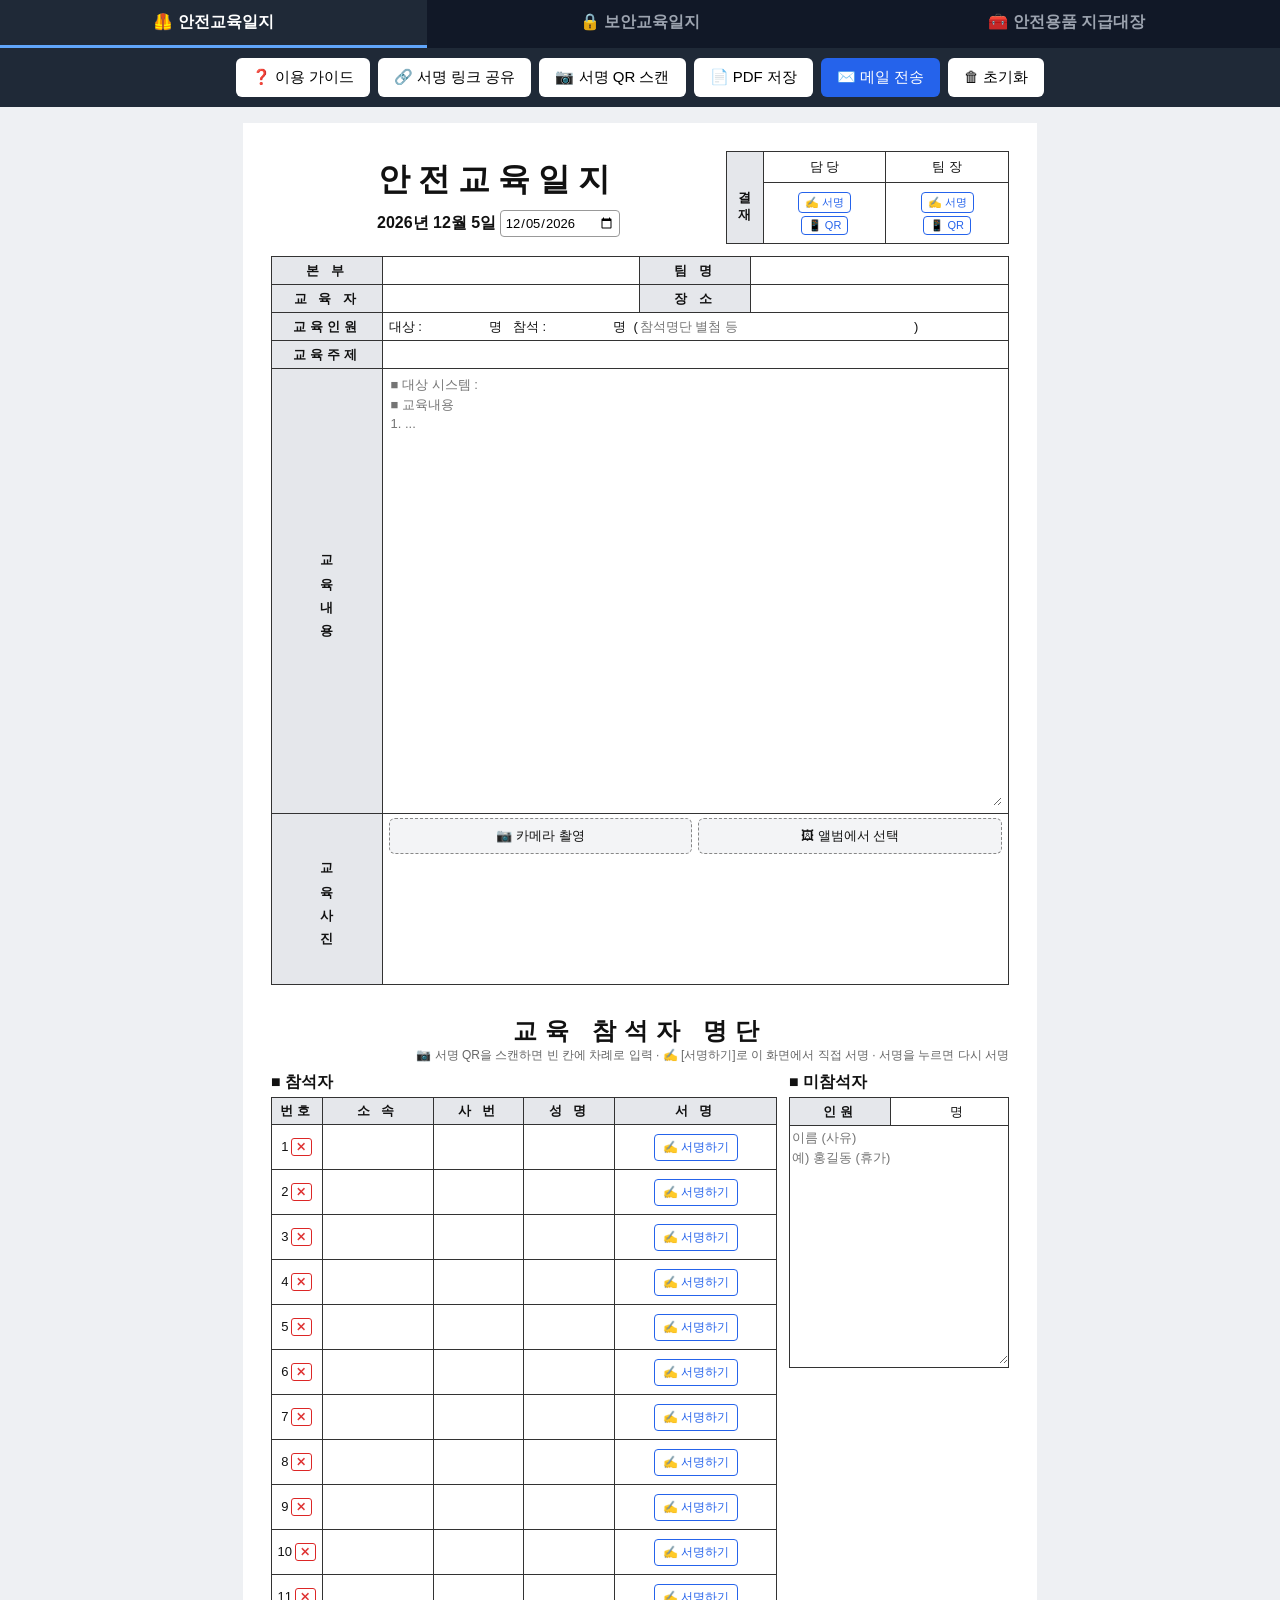
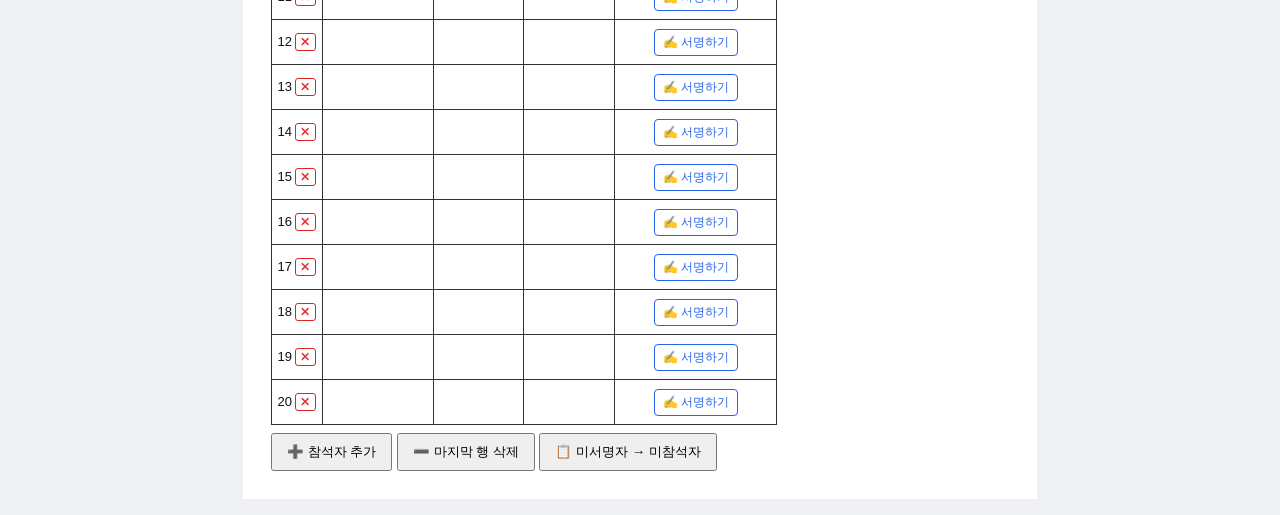
==== commit f0ee7352: "안전용품 지급대장 양식 추가 (3번째 배너) - supply.html: 순번·성명·지급일자·품목(열)·서명·비고, 합계 줄, 사진 여러 장 - 품목 추가/삭제: 품목 칸은 수령 체" ====
--- a/index.html
+++ b/index.html
@@ -5,13 +5,13 @@
 <meta name="viewport" content="width=device-width, initial-scale=1">
 <title>안전교육일지</title>
 <script src="vendor/html2pdf.bundle.min.js"></script>
-<script src="vendor/qrcode-generator.min.js?v=4"></script>
+<script src="vendor/qrcode-generator.min.js?v=5"></script>
 <script src="vendor/jsQR.js"></script>
-<link rel="stylesheet" href="style.css?v=4">
+<link rel="stylesheet" href="style.css?v=5">
 </head>
 <body>
 <header class="top">
-<nav class="tabs"><a href="index.html" class="on">🦺 안전교육일지</a><a href="security.html">🔒 보안교육일지</a></nav>
+<nav class="tabs"><a href="index.html" class="on">🦺 안전교육일지</a><a href="security.html">🔒 보안교육일지</a><a href="supply.html">🧰 안전용품 지급대장</a></nav>
 <div class="bar">
   <button onclick="document.getElementById('guideModal').hidden=false">❓ 이용 가이드</button>
   <button onclick="openShare()">🔗 서명 링크 공유</button>
@@ -145,8 +145,8 @@
 window.FORM = { key:"", name:"안전교육일지", ids:["date","hq","team","teacher","place","cnt","att","note","topic","content","absCnt","absNames"],
   rowCells:["dept","emp","name","sig"], split:false, absJoin:"\n", signParam:"" };
 </script>
-<script src="form.js?v=4"></script>
-<script src="sig.js?v=4"></script>
-<script src="collect.js?v=4"></script>
+<script src="form.js?v=5"></script>
+<script src="sig.js?v=5"></script>
+<script src="collect.js?v=5"></script>
 </body>
 </html>
--- a/style.css
+++ b/style.css
@@ -80,3 +80,20 @@
 .pdf-sheet .att2 { flex-direction:row !important; }
 @media (max-width:600px){ .att2 { flex-direction:column; gap:0; } .att2 > table + table thead { display:none; } }
 @media (max-width:600px){ .page2 > .title { font-size:19px !important; letter-spacing:2px; } }
+/* 안전용품 지급대장 */
+.sup th small { font-weight:400; letter-spacing:0; font-size:10px; }
+.sup th { letter-spacing:1px; }
+.sup .ith { position:relative; }
+.idel { margin-left:3px; padding:0 3px; border:1px solid #dc2626; color:#dc2626; background:#fff; border-radius:3px; font-size:10px; line-height:14px; cursor:pointer; }
+.sup .chk { width:20px; height:20px; cursor:pointer; accent-color:#2563eb; }
+.sup tfoot td { height:30px; text-align:center; font-weight:700; background:#f3f4f6; }
+.pdf-mode .idel { display:none !important; }
+.pdf-sheet .sup .pdf-val { font-size:14px; }
+@media (max-width:600px){ .sup th { font-size:10px; padding:2px; letter-spacing:0; } .sup .chk { width:16px; height:16px; } }
+/* 휴대폰: 상단 배너·버튼을 작게 해 화면을 덜 가리게 */
+@media (max-width:600px){
+  .tabs a { font-size:12px; padding:8px 2px; white-space:nowrap; letter-spacing:-0.5px; }
+  .bar { gap:5px; padding:6px; }
+  .bar button { padding:6px 9px; font-size:12px; }
+  .sup .sbtn { white-space:nowrap; padding:2px 3px; font-size:10px; }
+}
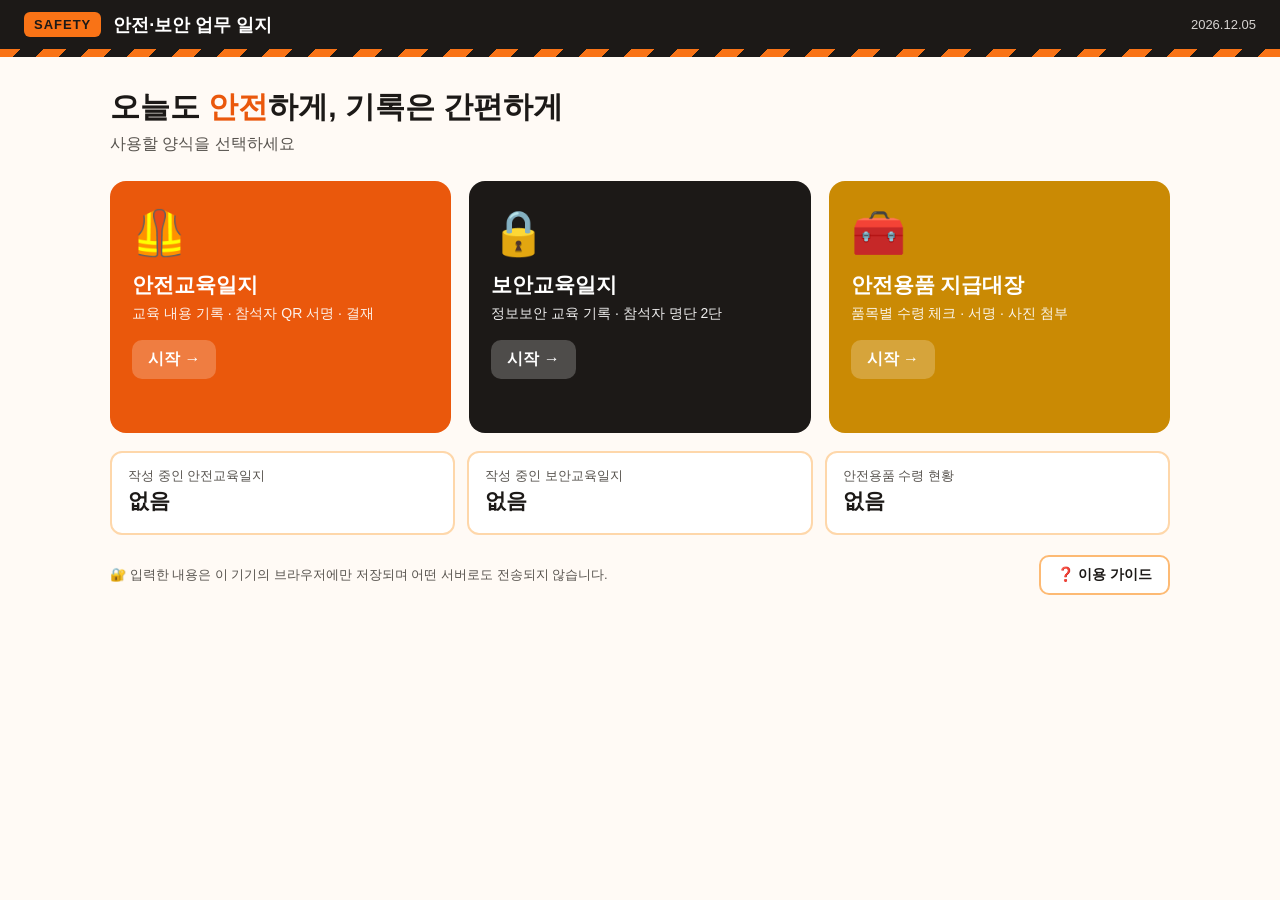
==== commit da03c5d9: "메인 화면 추가 + 세이프티 오렌지 디자인 적용 - index.html: 메인 화면 (양식 카드 3개, 이 기기에 저장된 작성 현황, 이용 가이드) - 안전교육일지는 safety." ====
--- a/index.html
+++ b/index.html
@@ -3,150 +3,95 @@
 <head>
 <meta charset="utf-8">
 <meta name="viewport" content="width=device-width, initial-scale=1">
-<title>안전교육일지</title>
-<script src="vendor/html2pdf.bundle.min.js"></script>
-<script src="vendor/qrcode-generator.min.js?v=5"></script>
-<script src="vendor/jsQR.js"></script>
-<link rel="stylesheet" href="style.css?v=5">
+<title>안전·보안 업무 일지</title>
+<link rel="stylesheet" href="style.css?v=8">
+<style>
+  /* 메인 화면 전용 */
+  .home-hero { max-width:1060px; margin:0 auto; padding:30px 24px 6px; }
+  .home-hero h1 { margin:0; font-size:30px; color:var(--ink); }
+  .home-hero h1 em { color:var(--orange-d); font-style:normal; }
+  .home-hero p { margin:6px 0 0; color:var(--sub); }
+  .tiles { display:grid; grid-template-columns:repeat(3,1fr); gap:18px; max-width:1060px; margin:0 auto; padding:20px 24px 10px; }
+  .tile { border-radius:16px; padding:26px 22px; color:#fff; min-height:200px; display:flex; flex-direction:column; text-decoration:none; transition:transform .15s, box-shadow .15s; }
+  .tile:hover, .tile:focus-visible { transform:translateY(-3px); box-shadow:0 10px 22px rgba(0,0,0,.18); outline:none; }
+  .tile .ic { font-size:44px; } .tile h2 { margin:12px 0 4px; font-size:21px; } .tile p { margin:0; opacity:.92; font-size:14px; line-height:1.5; }
+  .tile .go { margin-top:auto; align-self:flex-start; background:rgba(255,255,255,.22); padding:9px 16px; border-radius:10px; font-weight:800; margin-top:16px; }
+  .t1 { background:var(--orange-d); } .t2 { background:var(--black); } .t3 { background:var(--gold); }
+  .stats { display:grid; grid-template-columns:repeat(3,1fr); gap:12px; max-width:1060px; margin:0 auto; padding:8px 24px 10px; }
+  .stat { background:#fff; border:2px solid var(--orange-l); border-radius:12px; padding:14px 16px; font-size:13px; color:var(--sub); }
+  .stat b { display:block; font-size:21px; color:var(--ink); margin-top:2px; }
+  .stat small { display:block; margin-top:4px; font-size:12px; }
+  .home-foot { max-width:1060px; margin:0 auto; padding:10px 24px 40px; display:flex; gap:12px; flex-wrap:wrap; align-items:center; justify-content:space-between; font-size:13px; color:var(--sub); }
+  .home-foot button { border:2px solid var(--orange-m); background:#fff; color:var(--ink); font:inherit; font-weight:700; font-size:14px; padding:9px 16px; border-radius:10px; cursor:pointer; }
+  @media (max-width:700px){
+    .tiles, .stats { grid-template-columns:1fr; } .tile { min-height:0; } .home-hero h1 { font-size:23px; }
+    .home-hero, .tiles, .stats, .home-foot { padding-left:16px; padding-right:16px; }
+  }
+</style>
 </head>
-<body>
-<header class="top">
-<nav class="tabs"><a href="index.html" class="on">🦺 안전교육일지</a><a href="security.html">🔒 보안교육일지</a><a href="supply.html">🧰 안전용품 지급대장</a></nav>
-<div class="bar">
+<body class="theme">
+<div class="brandbar"><span class="logo">SAFETY</span><a class="brand" href="index.html">안전·보안 업무 일지</a><span class="today" id="today"></span></div>
+<div class="stripe"></div>
+
+<section class="home-hero">
+  <h1>오늘도 <em>안전</em>하게, 기록은 간편하게</h1>
+  <p>사용할 양식을 선택하세요</p>
+</section>
+<nav class="tiles" aria-label="양식 선택">
+  <a class="tile t1" href="safety.html"><div class="ic">🦺</div><h2>안전교육일지</h2><p>교육 내용 기록 · 참석자 QR 서명 · 결재</p><span class="go">시작 →</span></a>
+  <a class="tile t2" href="security.html"><div class="ic">🔒</div><h2>보안교육일지</h2><p>정보보안 교육 기록 · 참석자 명단 2단</p><span class="go">시작 →</span></a>
+  <a class="tile t3" href="supply.html"><div class="ic">🧰</div><h2>안전용품 지급대장</h2><p>품목별 수령 체크 · 서명 · 사진 첨부</p><span class="go">시작 →</span></a>
+</nav>
+<section class="stats" aria-label="작성 현황">
+  <div class="stat">작성 중인 안전교육일지<b id="st1">없음</b><small id="sd1"></small></div>
+  <div class="stat">작성 중인 보안교육일지<b id="st2">없음</b><small id="sd2"></small></div>
+  <div class="stat">안전용품 수령 현황<b id="st3">없음</b><small id="sd3"></small></div>
+</section>
+<div class="home-foot">
+  <span>🔐 입력한 내용은 이 기기의 브라우저에만 저장되며 어떤 서버로도 전송되지 않습니다.</span>
   <button onclick="document.getElementById('guideModal').hidden=false">❓ 이용 가이드</button>
-  <button onclick="openShare()">🔗 서명 링크 공유</button>
-  <button onclick="openScan()">📷 서명 QR 스캔</button>
-  <button onclick="savePdf()">📄 PDF 저장</button>
-  <button class="primary" onclick="sendMail()">✉️ 메일 전송</button>
-  <button onclick="resetAll()">🗑 초기화</button>
 </div>
-</header>
 
-<div id="doc">
-  <table style="border:0">
-    <tr>
-      <td style="border:0;width:60%">
-        <div class="title">안전교육일지</div>
-        <div class="date"><span id="dateText"></span> <input type="date" id="date"></div>
-      </td>
-      <td style="border:0;padding:0">
-        <table class="appr">
-          <tr><td rowspan="2" class="vert" style="width:28px;letter-spacing:4px">결재</td><td>담 당</td><td>팀 장</td></tr>
-          <tr><td class="sign" data-role="담당"></td><td class="sign" data-role="팀장"></td></tr>
-        </table>
-      </td>
-    </tr>
-  </table>
-
-  <table style="margin-top:12px">
-    <colgroup><col style="width:15%"><col style="width:35%"><col style="width:15%"><col style="width:35%"></colgroup>
-    <tr><th>본 부</th><td><input id="hq"></td><th>팀 명</th><td><input id="team"></td></tr>
-    <tr><th>교 육 자</th><td><input id="teacher"></td><th>장 소</th><td><input id="place"></td></tr>
-    <tr><th>교육인원</th><td colspan="3">대상 : <input id="cnt" style="width:60px"> 명 &nbsp; 참석 : <input id="att" style="width:60px"> 명 &nbsp;(<input id="note" style="width:45%" placeholder="참석명단 별첨 등">)</td></tr>
-    <tr><th>교육주제</th><td colspan="3"><input id="topic"></td></tr>
-    <tr><td class="vert">교육내용</td><td colspan="3"><textarea id="content" rows="22" placeholder="■ 대상 시스템 :&#10;■ 교육내용&#10;1. ..."></textarea></td></tr>
-    <tr><td class="vert">교육사진</td><td colspan="3">
-      <div class="photo-btns">
-        <label>📷 카메라 촬영<input type="file" accept="image/*" capture="environment" hidden onchange="addPhotos(this)"></label>
-        <label>🖼 앨범에서 선택<input type="file" accept="image/*" multiple hidden onchange="addPhotos(this)"></label>
-      </div>
-      <div class="photos" id="photos"></div>
-    </td></tr>
-  </table>
-
-  <div class="page2">
-    <div class="title" style="font-size:24px">교육 참석자 명단</div>
-    <div class="sub-hint">📷 서명 QR을 스캔하면 빈 칸에 차례로 입력 · ✍️ [서명하기]로 이 화면에서 직접 서명 · 서명을 누르면 다시 서명</div>
-    <div class="lists"><div class="col-att"><div class="ltitle">■ 참석자</div><table class="att" id="attWrap">
-      <colgroup><col style="width:10%"><col style="width:22%"><col style="width:18%"><col style="width:18%"><col style="width:32%"></colgroup>
-      <thead><tr><th>번호</th><th>소 속</th><th>사 번</th><th>성 명</th><th>서 명</th></tr></thead>
-      <tbody id="attBody"></tbody>
-    </table>
-    <button class="add" onclick="addRow();saveRows()">➕ 참석자 추가</button>
-    <button class="add" onclick="delLastRow()">➖ 마지막 행 삭제</button>
-    <button class="add" onclick="fillAbsent()">📋 미서명자 → 미참석자</button>
-    <div class="sub-hint" id="liveInfo"></div>
-    </div>
-    <div class="col-abs">
-      <div class="ltitle">■ 미참석자</div>
-      <table><tr><th style="width:40%">인원</th><td><input id="absCnt" style="width:50px;text-align:right"> 명</td></tr>
-      <tr><td colspan="2" style="padding:0"><textarea id="absNames" rows="12" placeholder="이름 (사유)&#10;예) 홍길동 (휴가)"></textarea></td></tr></table>
-    </div></div>
-  </div>
-</div>
-<div class="pop" id="shareModal" hidden>
-  <div class="mbox" style="text-align:center">
-    <div class="mtitle" id="shareTitle">🔗 휴대폰으로 QR을 찍어 서명</div>
-    <div id="qr" style="display:inline-block;margin:8px auto"></div>
-    <div id="shareUrl" style="word-break:break-all;font-size:13px;margin:8px 0"></div>
-    <div class="mbtns"><button onclick="copyLink()">링크 복사</button><button onclick="shareLink()">공유(카톡 등)</button></div>
-    <div class="mbtns"><button onclick="newSession(true)">새 서명 링크 발급</button><button class="ok" onclick="closePop('shareModal');openScan()">📷 스캔 시작</button></div>
-  </div>
-</div>
 <div class="pop" id="guideModal" hidden onclick="if(event.target===this)this.hidden=true">
   <div class="mbox guide" style="width:min(92vw,600px)">
-    <div class="mtitle">❓ 안전교육일지 이용 가이드</div>
-    <h4>1. 교육 전 준비 (교육자)</h4>
+    <div class="mtitle">❓ 이용 가이드</div>
+    <h4>양식 고르기</h4>
+    <ul>
+      <li><b>🦺 안전교육일지</b> — 교육 내용·사진, 참석자 명단(소속·사번·성명·서명), 결재(담당·팀장)</li>
+      <li><b>🔒 보안교육일지</b> — 정보보안 교육 기록, 참석자 명단(번호·사번·성명·확인) 좌우 2단</li>
+      <li><b>🧰 안전용품 지급대장</b> — 품목 추가, 품목별 수령 체크, 합계 자동, 사진 여러 장</li>
+    </ul>
+    <h4>서명 받기 (세 양식 공통)</h4>
     <ol>
-      <li>날짜·본부·팀명·교육자·장소·교육주제·교육내용 작성, <b>교육사진</b> 추가</li>
-      <li>참석자 명단은 기본 20행 · 하단 <b>➕ 참석자 추가</b> / <b>➖ 마지막 행 삭제</b>, 행 번호 옆 <b>✕</b>로 그 행 삭제</li>
-      <li>명단에 이름을 미리 적어 두면, 같은 이름의 서명 QR이 그 행에 들어갑니다 (안 적으면 빈 행에 차례로 입력)</li>
-    </ol>
-    <h4>2. 참석자 서명</h4>
-    <ol>
-      <li>교육자: <b>🔗 서명 링크 공유</b> → QR을 화면에 띄움</li>
-      <li>참석자: 휴대폰 카메라로 QR 촬영 → 성명·소속·사번 입력 → 서명 → <b>서명 QR 만들기</b></li>
-      <li>참석자: 휴대폰에 뜬 <b>서명 QR</b>을 교육자에게 보여줌</li>
-    </ol>
-    <h4>3. 서명 수합 (교육자)</h4>
-    <ol>
-      <li><b>📷 서명 QR 스캔</b> → 참석자 휴대폰 화면을 카메라에 비추면 명단에 자동 입력</li>
-      <li>카메라가 안 켜지면 <b>📸 카메라 앱으로 찍어서 읽기</b> 또는 <b>🖼 QR 사진 파일로 읽기</b></li>
-      <li>휴대폰이 없는 참석자는 명단의 <b>✍️ 서명하기</b>로 이 화면에서 바로 서명</li>
-    </ol>
-    <h4>4. 마무리</h4>
-    <ol>
-      <li><b>📋 미서명자 → 미참석자</b> → 미참석 사유 작성</li>
-      <li>결재란(담당·팀장): 칸의 <b>📱 QR</b> → 결재자가 휴대폰으로 서명 → 서명 QR을 <b>📷 서명 QR 스캔</b> (또는 <b>✍️ 서명</b>으로 직접 서명) · 결재 서명을 누르면 지우고 다시 받을 수 있음</li>
-      <li><b>📄 PDF 저장</b> 또는 <b>✉️ 메일 전송</b></li>
-      <li>공용 PC라면 <b>🗑 초기화</b></li>
+      <li>양식 화면에서 <b>🔗 서명 링크 공유</b> → 참석자가 휴대폰으로 QR 촬영 → 서명 → <b>서명 QR</b> 표시</li>
+      <li>교육자가 <b>📷 서명 QR 스캔</b>으로 참석자 휴대폰 화면을 읽으면 명단에 자동 입력</li>
+      <li>카메라가 안 되면 <b>📸 카메라 앱으로 찍어서 읽기</b> / <b>🖼 QR 사진 파일로 읽기</b></li>
     </ol>
     <h4>⚠️ 알아두세요</h4>
     <ul>
-      <li>입력 내용은 <b>이 기기의 브라우저에만</b> 저장되며 어떤 서버로도 전송되지 않습니다.</li>
-      <li>같은 기기·같은 브라우저에서만 이어서 작업할 수 있습니다. <b>교육사진과 결재란 서명은 새로고침하면 사라지니</b> PDF 저장 직전에 넣어 주세요.</li>
-      <li><b>🔗 새 서명 링크 발급</b>을 하면 이전 링크로 만든 서명 QR은 반영 시 확인을 묻습니다.</li>
-      <li>휴대폰 카메라가 안 켜지면: 카톡·네이버 앱 안이 아닌 <b>크롬·삼성인터넷·Safari</b>로 열고 카메라 권한을 허용하세요.</li>
-      <li>회사 Wi-Fi에서 안 열리면 Wi-Fi를 끄고 LTE로 접속하세요.</li>
+      <li>각 양식의 자세한 방법은 양식 화면의 <b>❓ 이용 가이드</b>에 있습니다.</li>
+      <li>같은 기기·같은 브라우저에서만 이어서 작업할 수 있으니, 마치면 <b>📄 PDF 저장</b>을 해 주세요.</li>
+      <li>휴대폰 카메라가 안 켜지면 카톡·네이버 앱 안이 아닌 크롬·삼성인터넷·Safari로 열어 주세요.</li>
     </ul>
-    <div class="mbtns"><button class="ok" onclick="closePop('guideModal')">닫기</button></div>
-  </div>
-</div>
-<div class="pop" id="scanModal" hidden>
-  <div class="mbox" style="text-align:center">
-    <div class="mtitle">📷 참석자 휴대폰의 서명 QR을 카메라에 비춰 주세요</div>
-    <video id="cam" playsinline muted style="width:100%;max-height:50vh;background:#000;border-radius:6px"></video>
-    <select id="camSel" hidden onchange="startCam(this.value)" style="width:100%;padding:6px;margin-top:6px"></select>
-    <div id="scanMsg" style="margin:8px 0;font-size:14px;min-height:20px"></div>
-    <label class="add" style="display:block;border:1px dashed #888;border-radius:6px;cursor:pointer">📸 카메라 앱으로 찍어서 읽기 (카메라 권한이 안 될 때)<input type="file" accept="image/*" capture="environment" hidden onchange="scanFile(this)"></label>
-    <label class="add" style="display:block;border:1px dashed #888;border-radius:6px;cursor:pointer">🖼 QR 사진 파일로 읽기 (캡처·앨범 사진)<input type="file" accept="image/*" multiple hidden onchange="scanFile(this)"></label>
-    <div class="mbtns"><button class="ok" onclick="closeScan()">닫기</button></div>
-  </div>
-</div>
-<div id="modal" hidden>
-  <div class="mbox">
-    <div class="mtitle">서명해 주세요</div>
-    <canvas id="pad"></canvas>
-    <div class="mbtns"><button onclick="clearPad()">지우기</button><button onclick="closeSig()">취소</button><button class="ok" onclick="doneSig()">완료</button></div>
+    <div class="mbtns"><button class="ok" onclick="document.getElementById('guideModal').hidden=true">닫기</button></div>
   </div>
 </div>
 
 <script>
-window.FORM = { key:"", name:"안전교육일지", ids:["date","hq","team","teacher","place","cnt","att","note","topic","content","absCnt","absNames"],
-  rowCells:["dept","emp","name","sig"], split:false, absJoin:"\n", signParam:"" };
+// 오늘 날짜
+(() => { const d = new Date(); document.getElementById('today').textContent = `${d.getFullYear()}.${String(d.getMonth()+1).padStart(2,'0')}.${String(d.getDate()).padStart(2,'0')}`; })();
+// 작성 현황: 각 양식이 이 브라우저에 저장한 명단에서 계산 (서버 통신 없음)
+function readJSON(k){ try { return JSON.parse(localStorage.getItem(k)); } catch (e) { return null; } }
+function stat(prefix, n, unit){
+  const rows = readJSON(prefix + 'attRows'), log = readJSON(prefix + 'safetyLog') || {};
+  if (!Array.isArray(rows)) return;
+  const named = rows.filter(r => r.name).length, signed = rows.filter(r => r.img).length;
+  if (!named && !signed) return;
+  document.getElementById('st' + n).textContent = `${unit} ${signed} / ${named}명`;
+  const date = (log.date || '').split('-');
+  document.getElementById('sd' + n).textContent = [date.length === 3 ? `${+date[1]}월 ${+date[2]}일` : '', log.topic || log.team || ''].filter(Boolean).join(' · ');
+}
+stat('', 1, '서명'); stat('sec_', 2, '서명'); stat('sup_', 3, '수령');
 </script>
-<script src="form.js?v=5"></script>
-<script src="sig.js?v=5"></script>
-<script src="collect.js?v=5"></script>
 </body>
 </html>
--- a/style.css
+++ b/style.css
@@ -97,3 +97,42 @@
   .bar button { padding:6px 9px; font-size:12px; }
   .sup .sbtn { white-space:nowrap; padding:2px 3px; font-size:10px; }
 }
+.sup-meta { display:flex; justify-content:space-between; align-items:center; gap:8px; flex-wrap:wrap; margin-top:8px; }
+.sup-meta .date { margin-top:0; }
+.team-box { font-weight:600; white-space:nowrap; }
+.team-box input { width:160px; border-bottom:1px solid #999; font-weight:400; }
+.pdf-mode .team-box input, .pdf-mode .team-box .pdf-val { border:0; }
+/* 배너의 메인(홈) 버튼: 좁게 */
+.tabs a.home { flex:0 0 auto; padding-left:14px; padding-right:14px; color:#d1d5db; border-right:1px solid #374151; }
+@media (max-width:600px){ .tabs a.home { padding-left:8px; padding-right:8px; } }
+
+/* ───────── 디자인: 세이프티 오렌지 (2026-11) ───────── */
+:root { --orange:#f97316; --orange-d:#ea580c; --orange-m:#fdba74; --orange-l:#fed7aa; --orange-bg:#fff7ed; --black:#1c1917; --gold:#ca8a04; --ink:#1c1917; --sub:#57534e; --paper-bg:#fffaf5; }
+body.theme { background:var(--paper-bg); color:var(--ink); }
+/* 머리글: 로고 배지 + 사이트 이름 + 안전 줄무늬 (스크롤하면 올라감) */
+.brandbar { background:var(--black); color:#fff; display:flex; align-items:center; gap:12px; padding:12px 24px; }
+.brandbar .logo { background:var(--orange); color:var(--black); font-weight:900; padding:5px 10px; border-radius:6px; font-size:13px; letter-spacing:1px; }
+.brandbar .brand { color:#fff; text-decoration:none; font-weight:800; font-size:18px; }
+.brandbar .today { margin-left:auto; color:#d6d3d1; font-size:13px; }
+.stripe { height:8px; background:repeating-linear-gradient(-45deg,var(--orange) 0 16px,var(--black) 16px 32px); }
+/* 배너(탭) + 버튼 줄 */
+.theme .tabs { background:var(--black); }
+.theme .tabs a { color:#a8a29e; }
+.theme .tabs a.on { color:#fff; background:#292524; border-bottom-color:var(--orange); }
+.theme .tabs a:not(.on):hover { color:#fff; }
+.theme .tabs a.home { color:#fdba74; border-right-color:#44403c; }
+.theme .bar { background:var(--orange-bg); border-bottom:2px solid var(--orange-l); }
+.theme .bar button { background:#fff; border:2px solid var(--orange-m); color:var(--ink); font-weight:700; }
+.theme .bar button:hover { background:#ffedd5; }
+.theme .bar button.primary { background:var(--orange-d); border-color:var(--orange-d); color:#fff; }
+/* 양식 종이와 화면 안 버튼 */
+.theme #doc { border:1px solid #e7e5e4; box-shadow:0 2px 10px rgba(28,25,23,.06); border-radius:4px; }
+.theme .sbtn { border-color:var(--orange-d); color:var(--orange-d); }
+.theme .add { background:#fff; border:2px solid var(--orange-m); border-radius:10px; font-weight:700; color:var(--ink); cursor:pointer; }
+.theme .add:hover { background:#ffedd5; }
+.theme .photo-btns label { background:var(--orange-bg); border-color:var(--orange-m); }
+.theme .mbtns .ok { background:var(--orange-d); }
+.theme .guide h4 { color:var(--orange-d); }
+.theme input:focus, .theme textarea:focus { outline-color:var(--orange-m); background:#fffbf5; }
+.theme .sup .chk { accent-color:var(--orange-d); }
+@media (max-width:600px){ .brandbar { padding:10px 14px; } .brandbar .brand { font-size:15px; } .brandbar .today { display:none; } .stripe { height:6px; } }
